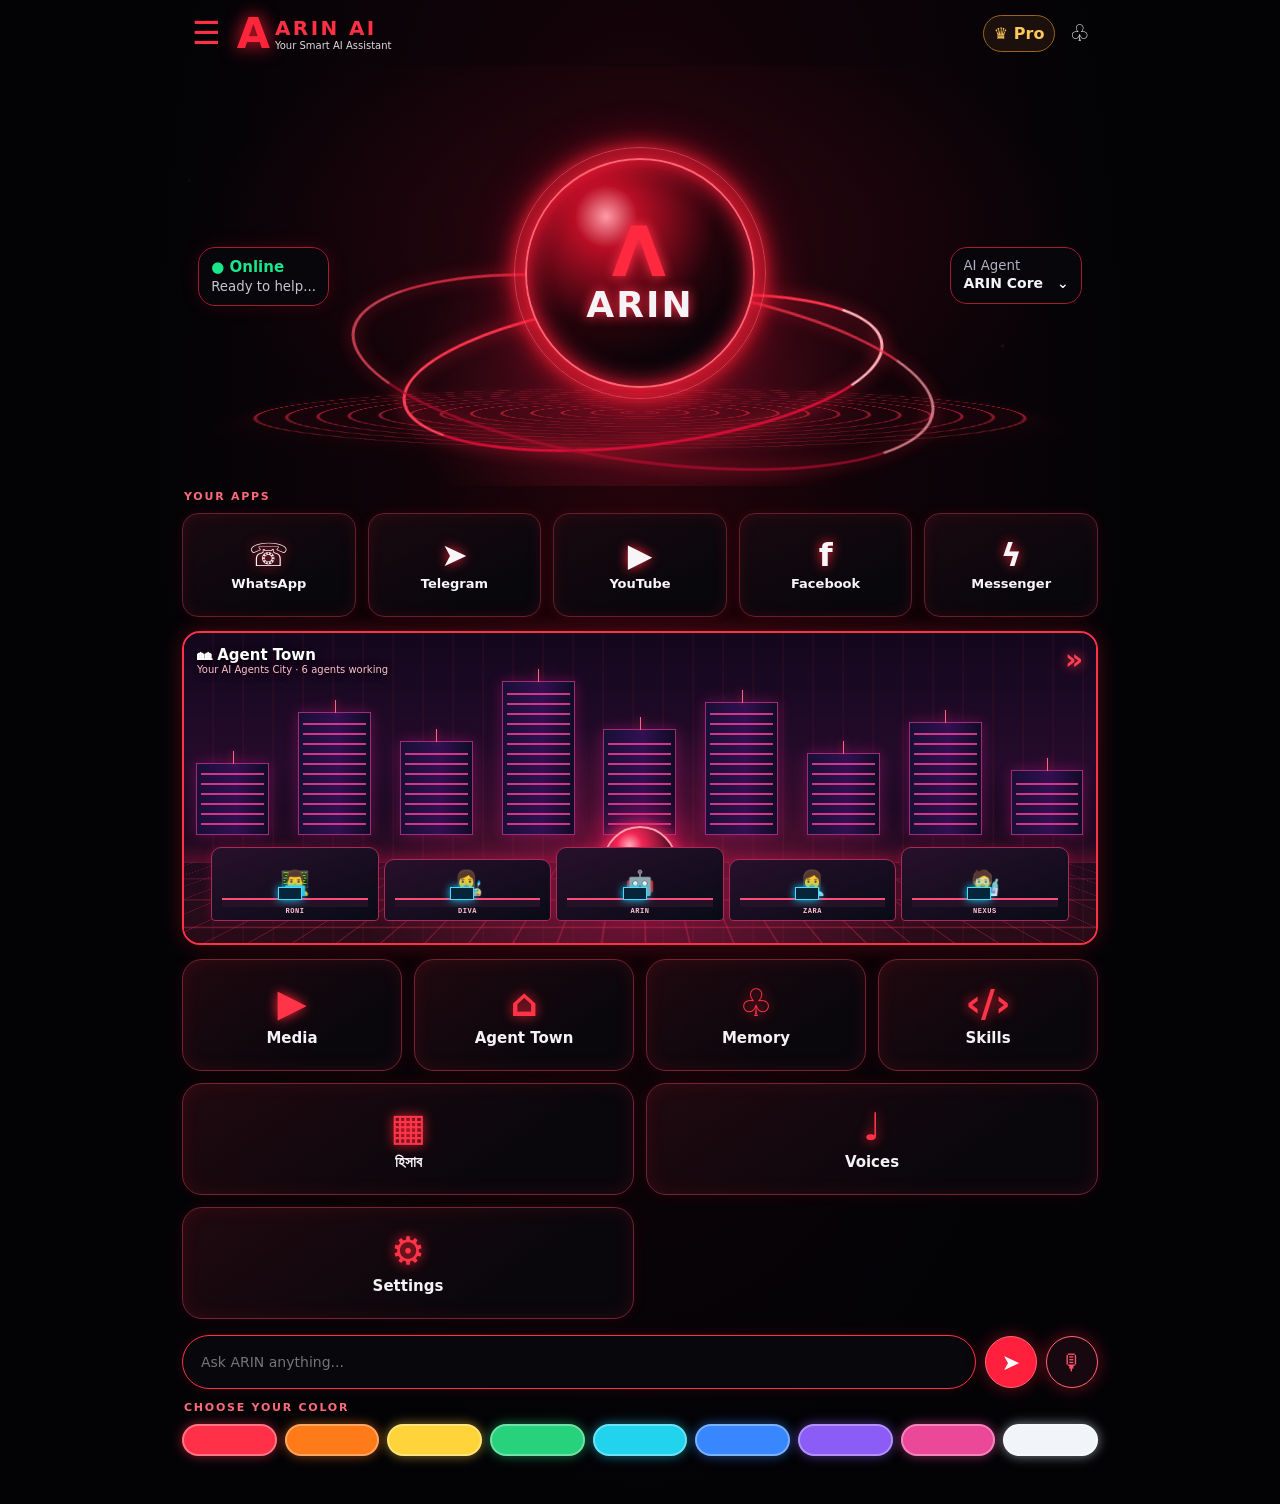
==== index.html @ 835a4252 "Fix mobile home view leaking Visual Hub section" ====
<!doctype html>
<html lang="bn"><head><meta charset="utf-8">
<meta name="viewport" content="width=device-width,initial-scale=1,viewport-fit=cover">
<meta name="theme-color" content="#03070d"><title>ARIN AI</title>
<style>
:root{--a:#22d3ee;--p:#07101a;--b:#12303d;--m:#8aa0b3}[data-t=crimson]{--a:#f43f5e}[data-t=emerald]{--a:#10b981}
*{box-sizing:border-box}body{margin:0;background:#03070d;color:#e6f1f7;font-family:system-ui,sans-serif;min-height:100vh;padding-bottom:70px}
.mono{font-family:ui-monospace,monospace;letter-spacing:.14em;font-weight:700}
button,input,textarea{font:inherit}button{cursor:pointer}
.btn{background:#08202b;color:var(--a);border:1px solid var(--a);border-radius:8px;padding:9px 14px}
input,textarea{width:100%;background:var(--p);border:1px solid #1d3a48;border-radius:8px;color:#e6f1f7;padding:11px}
#top{display:flex;justify-content:space-between;align-items:center;padding:14px 16px;border-bottom:1px solid var(--b);font-size:13px;color:var(--m)}
#top b{color:var(--a)}
#grid{display:grid;gap:12px;padding:12px;grid-template-columns:1fr}
.sec{border:1px solid var(--b);background:var(--p);border-radius:10px;padding:12px;display:none}
.ttl{color:var(--a);font-size:11px;margin-bottom:10px}
body[data-v=home] #s-home,body[data-v=chat] #s-chat,body[data-v=media] #s-media,body[data-v=world] #s-world,body[data-v=more] #s-more{display:block}
#nav{position:fixed;left:0;right:0;bottom:0;height:62px;background:var(--p);border-top:1px solid var(--b);display:flex;justify-content:space-around;align-items:center}
#nav button{background:none;border:0;color:var(--m);font-size:12px;padding:10px}
body[data-v=home] #nav [data-g=home],body[data-v=chat] #nav [data-g=chat],body[data-v=media] #nav [data-g=media],body[data-v=world] #nav [data-g=world],body[data-v=more] #nav [data-g=more]{color:var(--a)}
@media(min-width:900px){#grid{grid-template-columns:270px 1fr 300px;grid-template-areas:"w h c" "w u c" "m m m" "o o o"}
 .sec{display:block!important}#s-world{grid-area:w}#s-home{grid-area:h}#s-hub{grid-area:u}#s-chat{grid-area:c}#s-media{grid-area:m}#s-more{grid-area:o}#nav{display:none}body{padding-bottom:0}}
#hm{display:grid;grid-template-columns:104px 36px 1fr;align-items:center}
.tile{height:58px;margin:6px 0;border:1px solid;border-radius:8px;background:#0a1420;padding:9px 8px;cursor:pointer}
.tile i{display:block;font:700 9px ui-monospace,monospace;letter-spacing:.12em;font-style:normal}.tile span{font-size:11px;color:#9fb2c2}
#pn{border:1px solid var(--a);border-radius:10px;background:#06121b;text-align:center;padding:8px 4px}
.ring{stroke:var(--a)}#log{height:340px;overflow:auto;display:flex;flex-direction:column;gap:8px;font-size:14px}
.m{max-width:88%;padding:9px 12px;border-radius:12px;border:1px solid var(--b);background:#0a1420;white-space:pre-wrap}.u{align-self:flex-end;background:#0b2a36;border-color:var(--a)}
.tabs{display:flex;gap:14px;font-size:11px;margin-bottom:10px}.tabs button{background:none;border:0;color:var(--m)}.tabs .on{color:var(--a)}
.row{display:flex;gap:8px;margin-top:10px}.pr{border-top:1px solid var(--b);padding:9px 0;font-size:13px;cursor:pointer}.pr b{color:var(--a);font-family:ui-monospace,monospace}
#banner{display:none;background:var(--a);color:#001014;padding:10px;text-align:center;font-size:13px;cursor:pointer}
.globe{width:150px;height:150px;border-radius:50%;margin:8px auto 14px;background:radial-gradient(circle at 35% 30%,#2f7fb8,#0c2a4d 55%,#050f24);box-shadow:0 0 40px var(--a)}
img,video,canvas{max-width:100%;border-radius:8px}label.btn{display:inline-block}

#s-home{padding:0;overflow:hidden}body[data-v=home] #top{display:none}
.scene{position:relative;container-type:inline-size;aspect-ratio:1672/941;overflow:hidden;border-radius:10px;background:#050a1c url([data-uri]) center/100% 100% no-repeat}
.hs{position:absolute;background:none;border:0;padding:0;border-radius:1.2cqw;transition:box-shadow .25s,background .25s}
.hs:hover{background:#ffffff12;box-shadow:0 0 0 1px #67e8f988}.hs:focus-visible{outline:2px solid #fff}
.ag::after{content:"";position:absolute;inset:18% 8% 8%;border-radius:1cqw;background:radial-gradient(circle,var(--c),transparent 70%);mix-blend-mode:screen;opacity:0;animation:gl 3.4s ease-in-out infinite alternate;pointer-events:none}
@keyframes gl{from{opacity:.04}to{opacity:.3}}
.ag.on{box-shadow:0 0 0 2px var(--c),0 0 3cqw var(--c)}.ag.on::after{opacity:.4;animation:none}
.fx{position:absolute;pointer-events:none}
.gl{left:45.2%;top:37.2%;width:9.6%;aspect-ratio:1;border-radius:50%;background:radial-gradient(circle,#67e8f9aa,transparent 70%);mix-blend-mode:screen;animation:gp 2.6s ease-in-out infinite alternate}
@keyframes gp{from{opacity:.25;transform:scale(.9)}to{opacity:.95;transform:scale(1.25)}}
.rp{left:41%;top:52.6%;width:17.9%;aspect-ratio:3/1}
.rp i{position:absolute;inset:0;border:1px solid #67e8f9;border-radius:50%;box-shadow:0 0 1cqw #22d3ee;animation:rp 3.2s ease-out infinite}.rp i:nth-child(2){animation-delay:-1.07s}.rp i:nth-child(3){animation-delay:-2.14s}
@keyframes rp{from{transform:scale(.2);opacity:1}to{transform:scale(1);opacity:0}}
.st{width:.22cqw;aspect-ratio:1;border-radius:50%;background:#fff;box-shadow:0 0 .6cqw #bfe;animation:tw 3s ease-in-out infinite alternate}
@keyframes tw{from{opacity:.1}to{opacity:1}}
.dr{width:.5cqw;aspect-ratio:1;border-radius:50%;background:#fff;box-shadow:0 0 1cqw .3cqw #67e8f9,-2.5cqw 0 1.4cqw #22d3ee88;animation:dr 16s linear infinite}
@keyframes dr{from{left:17%}to{left:80%}}
.dt{width:.9cqw;aspect-ratio:1;border-radius:50%}.dt::before,.dt::after{content:"";position:absolute;inset:0;border-radius:50%;background:#22e07a}
.dt::after{animation:dp 1.8s ease-out infinite}@keyframes dp{from{transform:scale(1);opacity:.8}to{transform:scale(3);opacity:0}}
.eq{left:84%;top:92%;width:13.2%;height:4.9%;display:flex;align-items:end;gap:.15cqw;mix-blend-mode:screen}
.eq i{flex:1;height:100%;background:#22d3eeaa;border-radius:2px;transform-origin:bottom;animation:eq 1.2s ease-in-out infinite alternate}
@keyframes eq{from{transform:scaleY(.12)}to{transform:scaleY(1)}}
.pt{width:.35cqw;aspect-ratio:1;border-radius:50%;background:#9ef;box-shadow:0 0 .8cqw #67e8f9;animation:rs 6s linear infinite}
@keyframes rs{from{transform:translateY(0);opacity:0}15%{opacity:1}to{transform:translateY(-14cqw);opacity:0}}
.town-footer{display:flex;justify-content:space-between;align-items:center;gap:10px;padding:8px 12px;font-size:13px}.town-footer small{display:block;color:var(--m)}
.pulse-dot{display:inline-block;width:8px;height:8px;border-radius:50%;background:#22e07a;box-shadow:0 0 8px #22e07a}
@media(prefers-reduced-motion:reduce){#s-home *{animation:none!important}}

/* ARIN red neon home refresh */
body[data-v=home] #top{display:none}
body[data-v=home] #grid{display:block;padding:0;max-width:760px;margin:auto}
body[data-v=home] #s-home{display:block!important;padding:0;border:0;background:transparent;overflow:visible}
#arin-red-home{position:relative;min-height:calc(100vh - 66px);padding:14px 14px 28px;overflow:hidden;background:radial-gradient(ellipse at 50% 22%,#360711 0,transparent 43%),linear-gradient(180deg,#09070b,#030306 72%);color:#f6f3f7}
#arin-red-home:before{content:"";position:absolute;inset:0;pointer-events:none;opacity:.35;background:repeating-linear-gradient(115deg,transparent 0 56px,#8b142018 57px 58px,transparent 59px 112px)}
.ar-head{position:relative;z-index:2;display:flex;align-items:center;gap:10px;min-height:54px}
.ar-menu{border:0;background:none;color:#ff3448;font-size:30px;padding:4px 8px}
.ar-brand{display:flex;align-items:center;gap:8px;flex:1}.ar-mark{font-size:40px;font-weight:900;color:#ff263c;text-shadow:0 0 18px #ff1e39}
.ar-brand strong{display:block;font-size:21px;letter-spacing:.13em;color:#ff3045}.ar-brand small{display:block;font-size:10px;color:#ddd}
.ar-pro{border:1px solid #9b641d;background:#1b100c;color:#ffc65c;border-radius:24px;padding:8px 12px;font-weight:700}
.ar-bell{border:0;background:none;color:#eee;font-size:23px}
.ar-hero{position:relative;z-index:1;height:285px;display:flex;align-items:center;justify-content:center;margin:0 -3px}
.ar-orb-stage{position:relative;width:min(76vw,330px);height:245px;display:grid;place-items:center;isolation:isolate}
.ar-orb-stage:before,.ar-orb-stage:after{content:"";position:absolute;width:94%;height:38%;border:3px solid #ff3448;border-left-color:#ff9aa5;border-right-color:#7d1428;border-radius:50%;transform:rotate(-13deg);filter:drop-shadow(0 0 8px #ff243c);animation:ar-ring 8s linear infinite}
.ar-orb-stage:after{width:112%;height:48%;transform:rotate(12deg);border-color:#8d1b31 #ff4054 #9e1b30 #ff9aa3;opacity:.75;animation-duration:11s;animation-direction:reverse}
.ar-orb{position:relative;width:164px;height:164px;border-radius:50%;display:grid;place-items:center;background:radial-gradient(circle at 35% 25%,#ff9ba6 0,#b80e25 14%,#24040b 49%,#050408 72%);border:2px solid #ff6878;box-shadow:0 0 18px #ff253e,0 0 50px #d80c2b,inset 0 0 25px #ff1b3b;animation:ar-pulse 3.2s ease-in-out infinite}
.ar-orb:before{content:"";position:absolute;inset:-13px;border-radius:50%;border:1px solid #ff5267;box-shadow:0 0 20px #ff2638,inset 0 0 20px #ff2638;opacity:.7}
.ar-core{text-align:center;font-weight:900;font-size:29px;letter-spacing:.06em;text-shadow:0 0 12px #ff3048}.ar-core i{display:block;font-style:normal;color:#ff293f;font-size:55px;line-height:.9}
.ar-status{position:absolute;top:38%;left:0;border:1px solid #a21d32;border-radius:17px;padding:10px 12px;background:#09070cdd;box-shadow:0 0 18px #f21b3525}
.ar-status b{display:block;color:#19e78a;font-size:15px}.ar-status small{color:#c5c5d0}
.ar-agentpick{position:absolute;right:0;top:39%;border:1px solid #a21d32;border-radius:17px;padding:10px 12px;background:#09070cdd;color:#f3f3fa;text-align:left}
.ar-agentpick small{display:block;color:#aeb2c2}.ar-agentpick strong{font-size:14px}
.ar-social-title{position:relative;z-index:2;margin:0 2px 9px;color:#ff6b79;font-size:11px;font-weight:800;letter-spacing:.16em}
.ar-socials{position:relative;z-index:2;display:grid;grid-template-columns:repeat(5,minmax(0,1fr));gap:7px;margin-bottom:14px}
.ar-social{min-width:0;min-height:78px;text-decoration:none;color:#f7f5f8;border:1px solid #49202a;border-radius:15px;background:linear-gradient(145deg,#190b12,#08090f 70%);display:flex;flex-direction:column;align-items:center;justify-content:center;gap:5px;font-size:11px;font-weight:650;box-shadow:inset 0 1px 9px #ff263814}
.ar-social span{font-size:25px;line-height:1;text-shadow:0 0 12px #ff2638}
.ar-tools{position:relative;z-index:2;display:grid;grid-template-columns:repeat(4,minmax(0,1fr));gap:9px;margin:0 0 14px}
.ar-tool{min-height:88px;border:1px solid #54202a;border-radius:17px;background:linear-gradient(145deg,#190b12,#08090f 65%);color:#f5f2f5;display:flex;flex-direction:column;align-items:center;justify-content:center;gap:7px;box-shadow:inset 0 1px 10px #ff263814,0 0 12px #ff26380b;font-weight:600;font-size:12px}
.ar-tool .ar-ico{font-size:28px;color:#ff3448;text-shadow:0 0 12px #ff2438;line-height:1}
.ar-tool.wide{grid-column:span 2}
@keyframes ar-ring{to{rotate:360deg}}@keyframes ar-pulse{0%,100%{transform:scale(.97);filter:brightness(.95)}50%{transform:scale(1.035);filter:brightness(1.22)}}
body[data-v=home] #nav{background:#09080eee;border-top:1px solid #571421;box-shadow:0 -8px 25px #ff172522}
body[data-v=home] #nav button{color:#b8b7c2}
body[data-v=home] #nav [data-g=home]{color:#ff4054;text-shadow:0 0 12px #ff253b}
@media(max-width:380px){#arin-red-home{padding-left:10px;padding-right:10px}.ar-status,.ar-agentpick{padding:7px;font-size:11px}.ar-orb{width:140px;height:140px}.ar-tool{min-height:78px;font-size:11px}.ar-social{font-size:10px;min-height:70px}}
@media(prefers-reduced-motion:reduce){.ar-orb,.ar-orb-stage:before,.ar-orb-stage:after{animation:none!important}}

/* Full-bleed ARIN reference screen: isolate home from every legacy shell */
html:has(body[data-v="home"]),body[data-v="home"]{background:#030306!important;color:#f5f3f7!important}
body[data-v="home"]{padding:0!important;min-height:100svh;overflow-x:hidden}
body[data-v="home"] #banner,body[data-v="home"] #top{display:none!important}
body[data-v="home"] #grid{display:block!important;width:100%;max-width:none!important;margin:0!important;padding:0!important;gap:0!important}
body[data-v="home"] #s-home{display:block!important;width:100%;min-height:calc(100svh - 76px);padding:0!important;margin:0!important;border:0!important;border-radius:0!important;background:transparent!important;box-shadow:none!important;overflow:hidden}
body[data-v="home"] #s-world,body[data-v="home"] #s-hub,body[data-v="home"] #s-chat,body[data-v="home"] #s-media,body[data-v="home"] #s-more{display:none!important}
body[data-v="home"] #arin-red-home{width:100%;max-width:none;min-height:calc(100svh - 76px);margin:0;padding:env(safe-area-inset-top) 18px 20px;background:radial-gradient(ellipse at 50% 28%,#27040b 0,#100308 30%,#030306 70%)!important;border:0!important;border-radius:0!important;box-shadow:none!important}
body[data-v="home"] #arin-red-home:before{content:"";position:absolute;inset:0;pointer-events:none;opacity:.6;background:radial-gradient(circle at 4% 12%,#ff253522 0 1px,transparent 2px),radial-gradient(circle at 87% 23%,#ff253544 0 1px,transparent 2px),radial-gradient(circle at 22% 46%,#ff253533 0 1px,transparent 2px),radial-gradient(circle at 75% 61%,#ff253533 0 1px,transparent 2px)}
body[data-v="home"] .ar-head{min-height:66px;padding:5px 2px;gap:8px}
body[data-v="home"] .ar-menu{font-size:32px;color:#ff3048}
body[data-v="home"] .ar-brand{gap:5px}
body[data-v="home"] .ar-mark{font-size:43px}
body[data-v="home"] .ar-brand strong{font-size:20px;letter-spacing:.12em}
body[data-v="home"] .ar-brand small{font-size:10px}
body[data-v="home"] .ar-pro{white-space:nowrap;padding:8px 10px}
body[data-v="home"] .ar-hero{height:clamp(245px,37vh,370px);margin:0 -4px}
body[data-v="home"] .ar-orb-stage{width:min(78vw,390px);height:clamp(220px,32vh,330px)}
body[data-v="home"] .ar-orb{width:clamp(145px,25vw,220px);height:clamp(145px,25vw,220px)}
body[data-v="home"] .ar-core{font-size:clamp(25px,4vw,36px)}
body[data-v="home"] .ar-core i{font-size:clamp(48px,7vw,70px)}
body[data-v="home"] .ar-status{left:0;top:39%;z-index:2}
body[data-v="home"] .ar-agentpick{right:0;top:39%;z-index:2}
body[data-v="home"] .ar-social-title{font-size:11px;margin:4px 2px 10px}
body[data-v="home"] .ar-socials{grid-template-columns:repeat(5,minmax(0,1fr));gap:7px;margin-bottom:14px}
body[data-v="home"] .ar-social{min-height:clamp(74px,11vw,104px);border-radius:16px;border-color:#3e2029;background:linear-gradient(155deg,#190910,#08070c 75%);font-size:clamp(9px,2.5vw,13px)}
body[data-v="home"] .ar-social span{font-size:clamp(22px,5vw,32px)}
body[data-v="home"] .ar-tools{gap:9px;margin-bottom:16px}
body[data-v="home"] .ar-tool{min-height:clamp(82px,12vw,112px);border-radius:20px;border-color:#63202d;background:linear-gradient(145deg,#200910,#09070c 72%);font-size:clamp(11px,2.7vw,15px);box-shadow:inset 0 1px 14px #ff26381a,0 0 16px #ff26380c}
body[data-v="home"] .ar-tool .ar-ico{font-size:clamp(26px,5vw,38px)}
body[data-v="home"] #nav{height:76px;padding:5px 4px calc(5px + env(safe-area-inset-bottom));background:linear-gradient(180deg,#0c080d,#050407)!important;border-top:1px solid #6b1729!important;box-shadow:0 -8px 28px #ff17301c!important;z-index:20}
body[data-v="home"] #nav button{flex:1;height:100%;display:flex;flex-direction:column;align-items:center;justify-content:center;gap:3px;color:#a9a6b4!important;font-size:11px;padding:3px 1px}
body[data-v="home"] #nav button:before{font-size:22px;line-height:1.1}
body[data-v="home"] #nav [data-g="home"]:before{content:"⌂"}
body[data-v="home"] #nav [data-g="chat"]:before{content:"▦"}
body[data-v="home"] #nav [data-g="media"]:before{content:"◷"}
body[data-v="home"] #nav [data-g="world"]:before{content:"☆"}
body[data-v="home"] #nav [data-g="more"]:before{content:"♙"}
body[data-v="home"] #nav [data-g="home"]{color:#ff4054!important;text-shadow:0 0 12px #ff253b}
@media(min-width:700px){body[data-v="home"] #arin-red-home{padding-left:max(28px,calc((100vw - 900px)/2));padding-right:max(28px,calc((100vw - 900px)/2))}body[data-v="home"] .ar-hero{height:350px}body[data-v="home"] .ar-socials,body[data-v="home"] .ar-tools{gap:14px}}
@media(max-width:390px){body[data-v="home"] #arin-red-home{padding-left:12px;padding-right:12px}body[data-v="home"] .ar-status,body[data-v="home"] .ar-agentpick{padding:7px 8px}body[data-v="home"] .ar-status small{font-size:10px}body[data-v="home"] .ar-agentpick strong{font-size:11px}body[data-v="home"] .ar-social{min-height:68px}body[data-v="home"] .ar-tool{min-height:76px}}
@media(prefers-reduced-motion:reduce){body[data-v="home"] .ar-orb,body[data-v="home"] .ar-orb-stage:before,body[data-v="home"] .ar-orb-stage:after{animation:none!important}}

/* Reference-home additions: nine accent choices and a separate animated agent town */
.ar-palette-wrap{position:relative;z-index:2;margin:4px 0 18px}
.ar-palette{display:grid;grid-template-columns:repeat(9,minmax(0,1fr));gap:8px}
.ar-swatch{height:32px;border-radius:20px;border:2px solid #ffffff55;background:var(--sw);box-shadow:0 0 12px color-mix(in srgb,var(--sw),transparent 45%)}
.ar-swatch:focus-visible{outline:2px solid white;outline-offset:3px}
#arin-town-view{position:relative;z-index:3;padding:8px 0 22px}
#arin-town-view[hidden]{display:none!important}
.town-toolbar{display:flex;align-items:center;justify-content:space-between;gap:8px;color:#fff;font-size:12px;letter-spacing:.1em}
.town-toolbar span{color:#45e7a0;font-size:9px}
.ar-back{border:1px solid #873043;background:#14070d;color:#fff;border-radius:12px;padding:9px 12px}
.town-intro{color:#c8c2cb;font-size:12px}
.town-floor{display:grid;grid-template-columns:repeat(2,minmax(0,1fr));gap:12px;padding:12px;border:1px solid #57202c;border-radius:18px;background:radial-gradient(ellipse at 50% 0,#35101a,#09070c 75%);box-shadow:inset 0 0 35px #ff24351c}
.town-agent{min-width:0;position:relative;text-align:center;padding:10px 6px 12px;border:1px solid #54212c;border-radius:14px;background:linear-gradient(160deg,#1a0b12,#08080d);overflow:hidden}
.agent-name{color:#ff5368;font-weight:800;letter-spacing:.12em;font-size:12px}
.agent-name small{display:block;color:#aaa5b1;font-size:9px;font-weight:500;letter-spacing:0}
.agent-avatar{position:relative;width:78px;height:76px;margin:8px auto 0;display:grid;place-items:center;font-size:44px;animation:agent-work 2.4s ease-in-out infinite;filter:drop-shadow(0 0 10px #ff344855)}
@keyframes agent-work{0%,100%{transform:translateY(0) rotate(-2deg)}50%{transform:translateY(-5px) rotate(2deg)}}
.talk-dots{position:absolute;right:-3px;top:0;display:none;gap:3px;padding:5px 7px;border:1px solid #ff5269;border-radius:12px;background:#18060d}
.talk-dots b{width:4px;height:4px;border-radius:50%;background:#ff7182;animation:talk-dot .7s ease-in-out infinite alternate}
.talk-dots b:nth-child(2){animation-delay:.18s}.talk-dots b:nth-child(3){animation-delay:.36s}
@keyframes talk-dot{to{transform:translateY(-4px);opacity:.35}}
.town-agent.talking .talk-dots{display:flex}
.town-agent.talking .agent-avatar{animation:agent-talk .45s ease-in-out infinite alternate}
@keyframes agent-talk{to{transform:translateY(-5px) scale(1.06)}}
.agent-desk{height:29px;margin:0 auto 9px;max-width:125px;display:flex;align-items:center;justify-content:space-around;border-top:5px solid #752638;border-radius:4px;background:linear-gradient(#2a111b,#100a10);color:#e7a3ad;font-size:13px}
.pc-screen{padding:3px 6px;border:1px solid #ff5368;border-radius:3px;background:#07141a;color:#62f5d0;font:700 7px monospace;box-shadow:0 0 9px #22d3ee55}
.town-agent>button{border:1px solid #a52a41;border-radius:10px;background:#210a12;color:#fff;padding:7px 8px;font-size:10px}
#arin-red-home[data-hue] .ar-hero{filter:hue-rotate(var(--arin-hue))}
#arin-red-home[data-hue] .ar-socials,#arin-red-home[data-hue] .ar-tools,#arin-red-home[data-hue] .ar-palette-wrap{filter:hue-rotate(var(--arin-hue))}
@media(min-width:600px){.town-floor{grid-template-columns:repeat(3,minmax(0,1fr))}}
@media(prefers-reduced-motion:reduce){.agent-avatar,.talk-dots b{animation:none!important}}


/* Agent Town feature banner + home quick chat */
.ar-town-preview{position:relative;z-index:2;display:block;width:100%;margin:2px 0 14px;padding:0;overflow:hidden;text-align:left;color:#fff;border:1.5px solid #ff3048;border-radius:18px;background:#09050c;box-shadow:0 0 18px #ff203522,inset 0 0 24px #ff20351a}
.ar-town-preview:focus-visible{outline:2px solid #fff;outline-offset:3px}
.ar-town-head{position:absolute;z-index:4;left:13px;right:13px;top:10px;display:flex;align-items:center;justify-content:space-between;text-shadow:0 1px 8px #000}
.ar-town-head strong{font-size:15px;color:#fff}.ar-town-head small{display:block;font-size:10px;color:#ffc1ca}.ar-town-arrow{font-size:28px;color:#ff4054;text-shadow:0 0 12px #ff3048}
.ar-town-city{height:clamp(190px,42vw,270px);position:relative;overflow:hidden;background:radial-gradient(ellipse at 50% 80%,#6d143b 0,transparent 45%),linear-gradient(180deg,#13071c 0%,#250b2c 42%,#080810 100%)}
.ar-town-city:before{content:"";position:absolute;inset:0;background:repeating-linear-gradient(90deg,transparent 0 28px,#ff40541a 29px 30px),linear-gradient(180deg,transparent 55%,#ff294b33);opacity:.7}
.ar-city-skyline{position:absolute;left:0;right:0;bottom:35%;height:55%;display:flex;align-items:end;justify-content:space-around;gap:4px}
.ar-city-skyline i{display:block;position:relative;width:8%;height:var(--h);border:1px solid #9e2d78;background:linear-gradient(90deg,#180f36,#321052 55%,#100b25);box-shadow:0 0 13px #e51c8c55}
.ar-city-skyline i:before{content:"";position:absolute;inset:9px 4px;background:repeating-linear-gradient(0deg,#ff3e9b 0 2px,transparent 2px 10px);opacity:.8}
.ar-city-skyline i:after{content:"";position:absolute;left:50%;top:-13px;height:13px;border-left:1px solid #ff638e;box-shadow:0 0 8px #ff3048}
.ar-town-floor{position:absolute;left:-8%;right:-8%;bottom:-28%;height:54%;transform:perspective(180px) rotateX(52deg);transform-origin:top;background-image:linear-gradient(#ff345a55 1px,transparent 1px),linear-gradient(90deg,#ff345a55 1px,transparent 1px);background-size:28px 24px;box-shadow:0 -8px 35px #ed175455}
.ar-town-reactor{position:absolute;left:50%;bottom:14%;transform:translateX(-50%);width:74px;height:74px;border-radius:50%;display:grid;place-items:center;background:radial-gradient(circle at 35% 25%,#ffb6c1,#f32655 18%,#29071d 68%);border:2px solid #ff9cac;color:#fff;font-weight:900;font-size:14px;box-shadow:0 0 14px #ff315f,0 0 38px #fa155e;animation:town-reactor-pulse 2s ease-in-out infinite}
@keyframes town-reactor-pulse{50%{transform:translateX(-50%) scale(1.09);box-shadow:0 0 24px #ff315f,0 0 58px #fa155e}}
.ar-mini-team{position:absolute;left:3%;right:3%;bottom:7%;display:grid;grid-template-columns:repeat(5,1fr);gap:5px;align-items:end}
.ar-mini-agent{position:relative;min-width:0;height:74px;border:1px solid #a72b59;border-radius:10px 10px 4px 4px;background:linear-gradient(160deg,#28102b,#090b17);display:flex;flex-direction:column;align-items:center;justify-content:flex-end;padding:3px 2px 5px;box-shadow:0 0 12px #ff1e5c30}
.ar-mini-agent:nth-child(even){height:62px}
.ar-mini-person{font-size:24px;line-height:1.1;animation:mini-work 1.8s ease-in-out infinite}
.ar-mini-agent:nth-child(2) .ar-mini-person{animation-delay:-.4s}.ar-mini-agent:nth-child(3) .ar-mini-person{animation-delay:-.8s}.ar-mini-agent:nth-child(4) .ar-mini-person{animation-delay:-1.2s}.ar-mini-agent:nth-child(5) .ar-mini-person{animation-delay:-1.5s}
@keyframes mini-work{0%,100%{transform:translateY(0) rotate(-3deg)}50%{transform:translateY(-4px) rotate(3deg)}}
.ar-mini-desk{width:90%;height:9px;margin-top:2px;border-top:2px solid #ff4c78;background:#241326;position:relative}
.ar-mini-desk:after{content:"";position:absolute;left:38%;top:-13px;width:22px;height:11px;border:1px solid #45dfff;background:#06253a;box-shadow:0 0 9px #19cfff}
.ar-mini-agent small{font:700 7px ui-monospace,monospace;color:#ffc4d1;letter-spacing:.08em}
.ar-home-chat{position:relative;z-index:3;display:flex;gap:9px;align-items:center;margin:6px 0 12px}
.ar-home-chat input{min-width:0;flex:1;height:54px;border:1.5px solid #ff3048;border-radius:28px;background:#08070c;color:#fff;padding:0 18px;font-size:14px;box-shadow:0 0 14px #ff203522}
.ar-home-chat button{flex:none;width:52px;height:52px;border:1px solid #ff6577;border-radius:50%;background:#ff203d;color:white;font-size:22px;box-shadow:0 0 18px #ff203d66}
.ar-home-chat button.voice{background:#170810;color:#ff536a}
@media(max-width:390px){.ar-town-city{height:190px}.ar-town-head strong{font-size:13px}.ar-mini-agent{height:65px}.ar-mini-agent:nth-child(even){height:56px}.ar-mini-person{font-size:20px}.ar-home-chat input{font-size:12px;padding:0 13px}.ar-home-chat button{width:46px;height:46px}}
@media(prefers-reduced-motion:reduce){.ar-town-reactor,.ar-mini-person{animation:none!important}}


/* Final home scene refinement: horizontal holographic platform like the supplied reference */
#arin-red-home{position:relative;isolation:isolate;overflow:hidden;background:radial-gradient(ellipse at 50% 29%,#25000b 0,#090207 47%,#030306 82%)}
#arin-red-home .ar-hero{height:clamp(310px,83vw,440px);margin:0 -12px 2px;overflow:hidden;background:radial-gradient(ellipse at 50% 77%,#7e1027a8 0,transparent 36%),radial-gradient(ellipse at 50% 40%,#2a0610 0,transparent 65%)}
#arin-red-home .ar-orb-stage{width:min(88vw,520px);height:100%;transform:translateY(-3px)}
#arin-red-home .ar-orb-stage:before{width:92%;height:34%;top:56%;left:4%;transform:rotate(-7deg);border-width:3px;border-color:#ff334d #ffb0b9 #d30e36 #ff4058;animation:ar-ring 7s linear infinite}
#arin-red-home .ar-orb-stage:after{width:112%;height:42%;top:52%;left:-6%;transform:rotate(8deg);border-width:3px;border-color:#ff354f #ff9ba8 #b50d32 #ff5269;animation:ar-ring 10s linear infinite reverse}
#arin-red-home .ar-orb{width:clamp(176px,49vw,230px);height:clamp(176px,49vw,230px);z-index:2}
#arin-red-home .ar-hero:after{content:"";position:absolute;z-index:0;left:8%;right:8%;bottom:4%;height:27%;border-radius:50%;background:repeating-radial-gradient(ellipse at center,transparent 0 16px,#ff304b88 17px 19px,transparent 20px 30px);filter:drop-shadow(0 0 10px #ff173c);transform:perspective(240px) rotateX(58deg);pointer-events:none}
#arin-red-home .ar-orb-stage{z-index:1}
#arin-red-home .ar-status,#arin-red-home .ar-agentpick{z-index:4;top:43%}
#arin-red-home .ar-status{left:3%}
#arin-red-home .ar-agentpick{right:3%}
#arin-red-home .ar-social{border-color:#63202d;box-shadow:0 0 12px #ff20351c,inset 0 0 15px #ff20351c}
#arin-red-home .ar-town-preview{border-width:2px;box-shadow:0 0 22px #ff203544,inset 0 0 24px #ff20351a}
#arin-red-home .ar-town-city{height:clamp(205px,52vw,310px)}
#arin-red-home .ar-tools .ar-tool{border-color:#762334;box-shadow:0 0 14px #ff20351b,inset 0 0 18px #ff20351c}
@media(min-width:700px){#arin-red-home .ar-hero{height:420px}#arin-red-home .ar-orb{width:230px;height:230px}}
@media(prefers-reduced-motion:reduce){#arin-red-home .ar-orb-stage:before,#arin-red-home .ar-orb-stage:after{animation:none!important}}


/* ARIN home polish: consistent spacing, touch targets and safe-area handling */
body[data-v="home"] #arin-red-home{min-height:calc(100svh - 62px);padding-bottom:max(22px,env(safe-area-inset-bottom))}
body[data-v="home"] .ar-head{position:relative}
body[data-v="home"] .ar-hero{isolation:isolate}
body[data-v="home"] .ar-status,body[data-v="home"] .ar-agentpick{max-width:34%;backdrop-filter:blur(10px)}
body[data-v="home"] .ar-socials{grid-template-columns:repeat(5,minmax(0,1fr))}
body[data-v="home"] .ar-social,body[data-v="home"] .ar-tool{min-width:0;overflow-wrap:anywhere}
body[data-v="home"] .ar-town-preview,body[data-v="home"] .ar-home-chat{margin-top:12px}
body[data-v="home"] .ar-palette-wrap{padding-bottom:8px}
body[data-v="home"] #nav{padding-bottom:env(safe-area-inset-bottom);height:calc(62px + env(safe-area-inset-bottom))}
body[data-v="home"] #nav button{min-width:0;min-height:48px;touch-action:manipulation}
@media(max-width:420px){
 body[data-v="home"] .ar-head{gap:5px}
 body[data-v="home"] .ar-brand strong{font-size:18px}
 body[data-v="home"] .ar-pro{padding:7px 9px;font-size:12px}
 body[data-v="home"] .ar-bell{font-size:20px;padding:5px}
 body[data-v="home"] .ar-socials{gap:5px}
 body[data-v="home"] .ar-social{border-radius:12px;padding:6px 2px}
 body[data-v="home"] .ar-social span{font-size:22px}
 body[data-v="home"] .ar-tools{gap:7px}
 body[data-v="home"] .ar-tool{border-radius:14px}
}
@media(min-width:700px){
 body[data-v="home"] #arin-red-home{max-width:980px;margin-inline:auto;padding-inline:32px}
 body[data-v="home"] .ar-socials{gap:12px}
 body[data-v="home"] .ar-tools{gap:12px}
}
@media(prefers-reduced-motion:reduce){
 body[data-v="home"] *,body[data-v="home"] *:before,body[data-v="home"] *:after{scroll-behavior:auto!important;animation-duration:.01ms!important;animation-iteration-count:1!important;transition-duration:.01ms!important}
}

</style></head><body data-v="home">
<div id="banner"></div>
<div id="top"><b class="mono">ARIM AI</b><span id="ver"></span></div>
<div id="grid">
<section class="sec" id="s-world"><div class="ttl mono">● SAT-LINK FEED</div><div class="globe"></div><div class="ttl mono">TODAY HEADLINES <button class="tabs" style="background:none;border:0;color:var(--m)" onclick="news()">↻</button></div><div id="news"></div></section>

<section class="sec" id="s-home">
<div id="arin-red-home">
<header class="ar-head">
<button class="ar-menu" aria-label="Open menu" onclick="go('more')">☰</button>
<div class="ar-brand"><span class="ar-mark">A</span><div><strong>ARIN AI</strong><small>Your Smart AI Assistant</small></div></div>
<button class="ar-pro" onclick="go('more')">♛ Pro</button><button class="ar-bell" aria-label="Notifications" onclick="go('more')">♧</button>
</header>
<div class="ar-hero">
<div class="ar-status"><b id="st">● Online</b><small>Ready to help...</small></div>
<div class="ar-orb-stage"><div class="ar-orb"><div class="ar-core"><i>Λ</i>ARIN</div></div></div>
<button class="ar-agentpick" onclick="go('chat');tab('a')"><small>AI Agent</small><strong>ARIN Core　⌄</strong></button>
</div>
<div class="ar-social-title">YOUR APPS</div>
<div class="ar-socials">
<a class="ar-social" href="https://web.whatsapp.com/" target="_blank" rel="noopener"><span>☏</span>WhatsApp</a>
<a class="ar-social" href="https://web.telegram.org/" target="_blank" rel="noopener"><span>➤</span>Telegram</a>
<a class="ar-social" href="https://m.youtube.com/" target="_blank" rel="noopener"><span>▶</span>YouTube</a>
<a class="ar-social" href="https://m.facebook.com/" target="_blank" rel="noopener"><span>f</span>Facebook</a>
<a class="ar-social" href="https://www.messenger.com/" target="_blank" rel="noopener"><span>ϟ</span>Messenger</a>
</div>
<button class="ar-town-preview" type="button" onclick="openTown()" aria-label="Open Agent Town">
 <div class="ar-town-head"><span><strong>🏘 Agent Town</strong><small>Your AI Agents City · 6 agents working</small></span><b class="ar-town-arrow">»</b></div>
 <div class="ar-town-city">
  <div class="ar-city-skyline"><i style="--h:42%"></i><i style="--h:72%"></i><i style="--h:55%"></i><i style="--h:90%"></i><i style="--h:62%"></i><i style="--h:78%"></i><i style="--h:48%"></i><i style="--h:66%"></i><i style="--h:38%"></i></div>
  <div class="ar-town-floor"></div><div class="ar-town-reactor">ARIN</div>
  <div class="ar-mini-team">
   <div class="ar-mini-agent"><span class="ar-mini-person">👨‍💻</span><span class="ar-mini-desk"></span><small>RONI</small></div>
   <div class="ar-mini-agent"><span class="ar-mini-person">👩‍🎨</span><span class="ar-mini-desk"></span><small>DIVA</small></div>
   <div class="ar-mini-agent"><span class="ar-mini-person">🤖</span><span class="ar-mini-desk"></span><small>ARIN</small></div>
   <div class="ar-mini-agent"><span class="ar-mini-person">👩‍💼</span><span class="ar-mini-desk"></span><small>ZARA</small></div>
   <div class="ar-mini-agent"><span class="ar-mini-person">🧑‍🔬</span><span class="ar-mini-desk"></span><small>NEXUS</small></div>
  </div>
 </div>
</button>
<div class="ar-tools">
<button class="ar-tool" onclick="go('media')"><span class="ar-ico">▶</span>Media</button>
<button class="ar-tool" onclick="openTown()"><span class="ar-ico">⌂</span>Agent Town</button>
<button class="ar-tool" onclick="go('more')"><span class="ar-ico">♧</span>Memory</button>
<button class="ar-tool" onclick="go('more')"><span class="ar-ico">‹/›</span>Skills</button>
<button class="ar-tool wide" onclick="go('more')"><span class="ar-ico">▦</span>হিসাব</button>
<button class="ar-tool wide" onclick="go('chat');tab('v')"><span class="ar-ico">♩</span>Voices</button>
<button class="ar-tool wide" onclick="go('more')"><span class="ar-ico">⚙</span>Settings</button>
</div>
<div class="ar-home-chat">
 <input id="home-ask" type="text" placeholder="Ask ARIN anything..." aria-label="Ask ARIN anything" onkeydown="if(event.key==='Enter'){event.preventDefault();sendHomeAsk()}">
 <button type="button" aria-label="Send message" onclick="sendHomeAsk()">➤</button>
 <button type="button" class="voice" aria-label="Voice input" onclick="mic()">🎙</button>
</div>
<div class="ar-palette-wrap">
  <div class="ar-social-title">CHOOSE YOUR COLOR</div>
  <div class="ar-palette" aria-label="Choose interface color">
    <button class="ar-swatch" style="--sw:#ff3048" aria-label="Red" onclick="chooseColor('#ff3048')"></button>
    <button class="ar-swatch" style="--sw:#ff7a18" aria-label="Orange" onclick="chooseColor('#ff7a18')"></button>
    <button class="ar-swatch" style="--sw:#ffd43b" aria-label="Gold" onclick="chooseColor('#ffd43b')"></button>
    <button class="ar-swatch" style="--sw:#28d17c" aria-label="Green" onclick="chooseColor('#28d17c')"></button>
    <button class="ar-swatch" style="--sw:#22d3ee" aria-label="Cyan" onclick="chooseColor('#22d3ee')"></button>
    <button class="ar-swatch" style="--sw:#3987ff" aria-label="Blue" onclick="chooseColor('#3987ff')"></button>
    <button class="ar-swatch" style="--sw:#8b5cf6" aria-label="Purple" onclick="chooseColor('#8b5cf6')"></button>
    <button class="ar-swatch" style="--sw:#ec4899" aria-label="Pink" onclick="chooseColor('#ec4899')"></button>
    <button class="ar-swatch" style="--sw:#f1f5f9" aria-label="Silver" onclick="chooseColor('#f1f5f9')"></button>
  </div>
</div>
<div id="arin-town-view" hidden>
  <div class="town-toolbar"><button class="ar-back" onclick="closeTown()">← Home</button><strong>AGENT TOWN</strong><span>6 ACTIVE AGENTS</span></div>
  <p class="town-intro">এজেন্টদের কাজ দেখুন। কথা বলতে যেকোনো এজেন্ট নির্বাচন করুন।</p>
  <div class="town-floor">
    <div class="town-agent" data-agent="ARIN"><div class="agent-name">ARIN <small>Coordinator</small></div><div class="agent-avatar">🤖<i class="talk-dots"><b></b><b></b><b></b></i></div><div class="agent-desk"><span>▰</span><span class="pc-screen">AI</span><span>⌨</span></div><button onclick="selectTownAgent('ARIN')">Talk to ARIN</button></div>
    <div class="town-agent" data-agent="RONI"><div class="agent-name">RONI <small>Developer</small></div><div class="agent-avatar">👨‍💻<i class="talk-dots"><b></b><b></b><b></b></i></div><div class="agent-desk"><span>▰</span><span class="pc-screen">CODE</span><span>⌨</span></div><button onclick="selectTownAgent('RONI')">Talk to RONI</button></div>
    <div class="town-agent" data-agent="DIVA"><div class="agent-name">DIVA <small>Creative</small></div><div class="agent-avatar">👩‍🎨<i class="talk-dots"><b></b><b></b><b></b></i></div><div class="agent-desk"><span>▰</span><span class="pc-screen">ART</span><span>⌨</span></div><button onclick="selectTownAgent('DIVA')">Talk to DIVA</button></div>
    <div class="town-agent" data-agent="ZARA"><div class="agent-name">ZARA <small>Assistant</small></div><div class="agent-avatar">👩‍💼<i class="talk-dots"><b></b><b></b><b></b></i></div><div class="agent-desk"><span>▰</span><span class="pc-screen">PLAN</span><span>⌨</span></div><button onclick="selectTownAgent('ZARA')">Talk to ZARA</button></div>
    <div class="town-agent" data-agent="MAYA"><div class="agent-name">MAYA <small>Companion</small></div><div class="agent-avatar">👩‍🚀<i class="talk-dots"><b></b><b></b><b></b></i></div><div class="agent-desk"><span>▰</span><span class="pc-screen">CHAT</span><span>⌨</span></div><button onclick="selectTownAgent('MAYA')">Talk to MAYA</button></div>
    <div class="town-agent" data-agent="NEXUS"><div class="agent-name">NEXUS <small>Analyst</small></div><div class="agent-avatar">🧑‍🔬<i class="talk-dots"><b></b><b></b><b></b></i></div><div class="agent-desk"><span>▰</span><span class="pc-screen">DATA</span><span>⌨</span></div><button onclick="selectTownAgent('NEXUS')">Talk to NEXUS</button></div>
  </div>
</div>
</div></section>

<section class="sec" id="s-hub"><div class="ttl mono">● VISUAL HUB</div><div id="hubout" style="text-align:center;font-size:13px;color:var(--m)">What do you want to see? Tap one or type below.</div>
 <div class="pr" onclick="hub('rocket blueprint')"><b>01</b>&nbsp; Draw a rocket blueprint</div><div class="pr" onclick="hub('black hole bending light')"><b>02</b>&nbsp; Show how a black hole bends light</div><div class="pr" onclick="hub('fusion reactor inside')"><b>03</b>&nbsp; Look inside a fusion reactor</div><div class="pr" onclick="hub('crewed mission to Mars')"><b>04</b>&nbsp; Plan a crewed mission to Mars</div>
 <div class="row"><input id="hq" placeholder="Describe what to draw..."><button class="btn" onclick="hub($('hq').value)">Draw</button></div></section>

<section class="sec" id="s-chat"><div class="tabs mono"><button class="on" id="tv" onclick="tab('v')">VOICE</button><button id="ta" onclick="tab('a')">AGENT</button><button id="tn" onclick="tab('n')">NOTES</button></div>
 <div id="pv"><div id="log"></div><div class="row"><button class="btn" aria-label="Attach photo or video" onclick="go('media')">📎</button><input id="t" placeholder="Type to ARIM..." onkeydown="if(event.key==='Enter')send()"><button class="btn" aria-label="Send" onclick="send()">↑</button></div></div>
 <div id="pa" style="display:none;font-size:13px;color:var(--m)"><label for="arinAgentSelect">SELECT ACTIVE AGENT</label><select id="arinAgentSelect" onchange="setTownAgent(this.value)" style="width:100%;margin:10px 0;background:#071727;border:1px solid #1c7185;border-radius:8px;color:#8defff;padding:12px"><option value="ARIN">ARIN — Main intelligence</option><option value="RONI">RONI — Coding agent</option><option value="DIVA">DIVA — Creative agent</option><option value="ZARA">ZARA — Personal assistant</option><option value="MAYA">MAYA — Companion agent</option><option value="NEXUS">NEXUS — Analysis agent</option></select><p id="agentHint">The selected agent will answer in the shared team conversation.</p></div>
 <div id="pnote" style="display:none"><textarea id="nt" rows="12" placeholder="Your notes (saved on this device)" oninput="localStorage.nt=this.value"></textarea></div></section>

<section class="sec" id="s-media"><div class="ttl mono">PHOTO &amp; VIDEO STUDIO</div>
 <label class="btn">Choose photo<input id="pf" type="file" accept="image/*" hidden></label> <label class="btn">Choose video<input id="vf" type="file" accept="video/*" hidden></label>
 <div id="ed" style="display:none;margin-top:12px"><canvas id="cv"></canvas>
  <div style="font-size:12px;color:var(--m)">Brightness</div><input type="range" id="br" min="40" max="180" value="100" oninput="draw()">
  <div style="font-size:12px;color:var(--m)">Contrast</div><input type="range" id="co" min="40" max="180" value="100" oninput="draw()">
  <div style="font-size:12px;color:var(--m)">Color</div><input type="range" id="sa" min="0" max="200" value="100" oninput="draw()">
  <input id="tx" placeholder="Add text on photo" oninput="draw()" style="margin-top:8px">
  <div class="row"><button class="btn" onclick="rot++;draw()">Rotate</button><button class="btn" onclick="flip=!flip;draw()">Flip</button><button class="btn" onclick="gray=!gray;draw()">B&amp;W</button><button class="btn" onclick="save()">Save</button></div></div>
 <div id="ve" style="display:none;margin-top:12px"><video id="vp" controls></video>
  <div class="row"><input id="vs" type="number" min="0" step="0.1" placeholder="Start sec"><input id="ve2" type="number" min="0" step="0.1" placeholder="End sec"></div>
  <div class="row"><label><input id="vm" type="checkbox" style="width:auto"> Mute</label><button class="btn" id="vb" onclick="trim()">Trim video</button></div>
  <video id="vo" controls style="display:none;margin-top:10px"></video><a id="vd" class="btn" style="display:none;margin-top:10px" download="arim-video.mp4">Download</a></div></section>

<section class="sec" id="s-more"><div class="ttl mono">SETTINGS</div>
 <div class="row"><button class="btn" onclick="theme('')">Cyan</button><button class="btn" onclick="theme('crimson')">Crimson</button><button class="btn" onclick="theme('emerald')">Emerald</button><button class="btn" onclick="lang()" id="lg">BN</button></div>
 <div class="ttl mono" style="margin-top:16px">MEMORY <span id="mc"></span></div><div class="row"><input id="memory-input" maxlength="2000" placeholder="Save a memory... / মনে রাখো ..."><button class="btn" type="button" onclick="saveMemory()">Save</button></div><div id="mem" style="font-size:13px"></div>
 <div class="row"><button class="btn" onclick="admin()">Admin update</button></div></section>
</div>
<nav id="nav"><button data-g="home" onclick="go('home')">Home</button><button data-g="chat" onclick="go('chat')">Tools</button><button data-g="media" onclick="go('media')">History</button><button data-g="world" onclick="go('world')">Favorites</button><button data-g="more" onclick="go('more')">Profile</button></nav>
<script>
const $=id=>document.getElementById(id);
// Escape untrusted text before inserting it into HTML templates.
function escapeHTML(value){return String(value??"").replaceAll("&","&amp;").replaceAll("<","&lt;").replaceAll(">","&gt;").replaceAll('"',"&quot;").replaceAll("'","&#39;");}
let activeAgent="ARIN";function setTownAgent(name){activeAgent=name;const s=$("arinAgentSelect");if(s&&s.value!==name)s.value=name;const hint=$("agentHint");if(hint)hint.textContent=name+" is selected. Your next message will be answered by "+name+".";const status=$("st");if(status)status.textContent=name+" SELECTED";}function selectTownAgent(name){setTownAgent(name);go("chat");tab("v");}let token=localStorage.t||"",msgs=[],L=localStorage.l||"bn-BD",rec=null;
document.documentElement.dataset.t=localStorage.th||"";
async function api(p,o={}){o.headers={...(o.body&&typeof o.body==="string"?{"Content-Type":"application/json"}:{}),...(token?{Authorization:"Bearer "+token}:{}),...(o.headers||{})};
 const r=await fetch(p,o);if(r.status===401&&token&&p!=="/api/start"){localStorage.removeItem("t");token="";await init()}return r}
const J=async(p,o)=>{const r=await api(p,o);return r.json().catch(()=>({}))};

function chooseColor(hex){
 const hue=({ '#ff3048':'0deg','#ff7a18':'24deg','#ffd43b':'43deg','#28d17c':'125deg','#22d3ee':'174deg','#3987ff':'210deg','#8b5cf6':'265deg','#ec4899':'320deg','#f1f5f9':'0deg' })[hex]||'0deg';
 $('arin-red-home').style.setProperty('--arin-hue',hue);
 $('arin-red-home').setAttribute('data-hue','1');
 localStorage.setItem('arinAccent',hex);
 document.querySelectorAll('.ar-swatch').forEach(b=>b.style.outline=b.getAttribute('aria-label')===({ '#ff3048':'Red','#ff7a18':'Orange','#ffd43b':'Gold','#28d17c':'Green','#22d3ee':'Cyan','#3987ff':'Blue','#8b5cf6':'Purple','#ec4899':'Pink','#f1f5f9':'Silver' })[hex]?'2px solid white':'none');
}
function sendHomeAsk(){const el=$("home-ask");const value=el?el.value.trim():"";if(!value)return;el.value="";send(value)}
function openTown(){ $('arin-town-view').hidden=false;document.querySelector('.ar-social-title').scrollIntoView({block:'start',behavior:'smooth'});$('arin-town-view').scrollIntoView({block:'start',behavior:'smooth'}); }
function closeTown(){ $('arin-town-view').hidden=true;window.scrollTo({top:0,behavior:'smooth'}); }
function agentTalking(name,on){document.querySelectorAll('.town-agent').forEach(el=>el.classList.toggle('talking',on&&el.dataset.agent===name));}

if(localStorage.getItem("arinAccent"))chooseColor(localStorage.getItem("arinAccent"));
function go(v){document.body.dataset.v=v;window.scrollTo(0,0);if(v==="more")memory()}
function theme(t){localStorage.th=t;document.documentElement.dataset.t=t}
function lang(){L=L.startsWith("bn")?"en-US":"bn-BD";localStorage.l=L;$("lg").textContent=L.startsWith("bn")?"BN":"EN"}
function tab(k){$("pv").style.display=k==="v"?"block":"none";$("pa").style.display=k==="a"?"block":"none";$("pnote").style.display=k==="n"?"block":"none";
 ["v","a","n"].forEach(x=>$("t"+x).className=x===k?"on":"")}
function add(role,text){const d=document.createElement("div");d.className="m "+(role==="user"?"u":"");d.textContent=text;$("log").append(d);$("log").scrollTop=1e9}
async function send(text){
 text=(text||$("t").value).trim();if(!text)return;
 $("t").value="";go(innerWidth<900?"chat":document.body.dataset.v);add("user",text);
 msgs.push({role:"user",text});
 const status=$("st");if(status)status.textContent="● ARIM is thinking";
 agentTalking(activeAgent,true);
 try{
  const j=await J("/api/chat",{method:"POST",body:JSON.stringify({messages:msgs,agent:activeAgent})});
  const reply=j.reply||j.error||"The assistant could not respond. Please try again.";
  add("model",reply);
  msgs.push({role:"model",text:reply});
  if(status)status.textContent=j.reply?"● ARIM is ready":"● ARIM connection issue";
  if(j.reply){speak(reply);memory(true)}else agentTalking(activeAgent,false);
 }catch(error){
  add("model","সংযোগে সমস্যা হয়েছে। ইন্টারনেট/সার্ভার পরীক্ষা করে আবার চেষ্টা করুন।");
  if(status)status.textContent="● Connection error";
  agentTalking(activeAgent,false);
 }
}
function speak(t){if(!window.speechSynthesis){agentTalking(activeAgent,false);return}speechSynthesis.cancel();const u=new SpeechSynthesisUtterance(t);u.lang=L;
 u.onstart=()=>$("st").textContent="● ARIM is speaking";u.onend=()=>{$("st").textContent="● ARIM is ready";agentTalking(activeAgent,false)};u.onerror=()=>agentTalking(activeAgent,false);speechSynthesis.speak(u)}
function mic(){const S=window.SpeechRecognition||window.webkitSpeechRecognition;if(!S){alert("Use Chrome for voice");return}
 stopAll();rec=new S();rec.lang=L;$("st").textContent="● ARIM is listening";rec.onresult=e=>send(e.results[0][0].transcript);
 rec.onend=()=>{if($("st").textContent.includes("listening"))$("st").textContent="● ARIM is ready"};rec.start()}
function stopAll(){try{rec&&rec.abort()}catch(e){}if(window.speechSynthesis)speechSynthesis.cancel();$("st").textContent="● ARIM is ready"}
async function saveMemory(){const el=$("memory-input");const value=el?el.value.trim():"";if(!value)return;try{const j=await J("/api/memory",{method:"POST",body:JSON.stringify({text:value})});if(j.id){el.value="";await memory();}else alert(j.error||"Could not save memory.");}catch(e){alert("Memory could not be saved. Check your connection.");}}
async function memory(quiet){const j=await J("/api/memory");const n=(j.items||[]).length;$("mc").textContent=n+" saved";if(quiet)return;
 $("mem").innerHTML=(j.items||[]).map(i=>`<div style="padding:6px 0">${escapeHTML(i.text)} <button class="btn" style="padding:2px 8px" onclick="del(${i.id})">delete</button></div>`).join("")||"No memory yet. Say: remember ... / মনে রাখো ..."}
async function del(id){await api("/api/memory/"+id,{method:"DELETE"});memory()}
async function news(){const j=await J("/api/news");$("news").innerHTML=(j.items||[]).map((t,i)=>`<div class="pr"><b>0${i+1}</b>&nbsp; ${escapeHTML(t)}</div>`).join("")||"<div style='font-size:13px;color:var(--m)'>News unavailable right now.</div>"}
function hub(q){q=(q||"").trim();if(!q)return;$("hubout").innerHTML="Drawing...";const im=new Image();im.onload=()=>{$("hubout").innerHTML="";$("hubout").append(im)};
 im.onerror=()=>$("hubout").textContent="Could not draw this now. Try again.";im.src="https://gen.pollinations.ai/image/"+encodeURIComponent(q+", futuristic blueprint, dark background, cyan lines")}
let img=null,rot=0,flip=false,gray=false;
$("pf").onchange=e=>{const f=e.target.files[0];if(!f)return;img=new Image();img.onload=()=>{rot=0;flip=false;gray=false;$("ed").style.display="block";draw()};img.src=URL.createObjectURL(f)};
function draw(){if(!img)return;const c=$("cv"),w=img.width,h=img.height,r=rot%2;c.width=r?h:w;c.height=r?w:h;const x=c.getContext("2d");x.save();x.translate(c.width/2,c.height/2);x.rotate(rot*Math.PI/2);if(flip)x.scale(-1,1);
 x.filter=`brightness(${$("br").value}%) contrast(${$("co").value}%) saturate(${$("sa").value}%) grayscale(${gray?1:0})`;x.drawImage(img,-w/2,-h/2);x.restore();
 const t=$("tx").value;if(t){x.filter="none";x.font=`bold ${c.width/12}px sans-serif`;x.textAlign="center";x.lineWidth=c.width/150;x.strokeStyle="#000";x.fillStyle="#fff";x.strokeText(t,c.width/2,c.height*.93);x.fillText(t,c.width/2,c.height*.93)}}
function save(){$("cv").toBlob(b=>{const a=document.createElement("a");a.href=URL.createObjectURL(b);a.download="arim-photo.png";a.click()})}
let vfile=null;$("vf").onchange=e=>{vfile=e.target.files[0];if(!vfile)return;$("vp").src=URL.createObjectURL(vfile);$("ve").style.display="block";$("vo").style.display=$("vd").style.display="none"};
async function trim(){if(!vfile)return;const fd=new FormData();fd.append("file",vfile);fd.append("start",$("vs").value||0);fd.append("end",$("ve2").value||0);fd.append("mute",$("vm").checked?"1":"0");
 $("vb").textContent="Working...";const r=await api("/api/video/trim",{method:"POST",body:fd});$("vb").textContent="Trim video";
 if(!r.ok){const j=await r.json().catch(()=>({}));alert(j.error||"Failed");return}const u=URL.createObjectURL(await r.blob());$("vo").src=u;$("vd").href=u;$("vo").style.display=$("vd").style.display="block"}
async function checkVer(){const j=await J("/api/version");if(!j.version)return;$("ver").textContent="v"+j.version;const old=localStorage.v;
 if(!old)localStorage.v=j.version;else if(old!==j.version){const b=$("banner");b.style.display="block";b.textContent="New update: "+(j.notes||j.version)+" — tap to refresh";b.onclick=()=>{localStorage.v=j.version;location.reload()}}}
async function admin(){const k=prompt("Admin key");if(!k)return;const v=prompt("New version number");if(!v)return;const n=prompt("What is new? (shown to users)")||"";
 const j=await J("/api/admin/set",{method:"POST",headers:{"X-Admin-Key":k},body:JSON.stringify({version:v,notes:n})});alert(j.ok?"Update published":"Wrong admin key")}
async function init(){if(!token){const j=await J("/api/start",{method:"POST"});token=j.token||"";localStorage.t=token}
 $("lg").textContent=L.startsWith("bn")?"BN":"EN";$("nt").value=localStorage.nt||"";checkVer();memory(true);news()}
setInterval(()=>token&&checkVer(),60000);init();
</script><script>
(function(){
const W=1672,H=941,S=$("scene");
const C={ARIN:"#22d3ee",DIVA:"#d946ef",RONI:"#22c55e",ZARA:"#f59e0b",NEXUS:"#6366f1",MAYA:"#ec4899"};
if(!S)return; // This legacy town overlay is optional; avoid crashing when its scene container is absent.
const HS=[
["a:ARIN",420,195,670,370,"ARIN Research Agent"],["a:DIVA",1000,195,1235,370,"DIVA Creative Agent"],["a:RONI",190,345,520,520,"RONI Coding Agent"],["a:ZARA",1140,345,1390,510,"ZARA Assistant Agent"],["a:NEXUS",345,520,655,690,"NEXUS Analysis Agent"],["a:MAYA",1015,520,1310,690,"MAYA Companion Agent"],
["a:ARIN",720,90,950,560,"Agent Town tower"],["coffee",1330,620,1590,760,"Coffee shop"],
["go:home",5,150,130,240,"Home"],["go:chat",5,262,130,335,"Chat"],["go:world",5,462,130,535,"World"],["go:more",5,545,130,615,"Memory"],["go:more",5,622,130,695,"Settings"],["go:more",5,700,130,770,"More"],["go:more",30,20,145,100,"Menu"],["go:more",1375,15,1660,100,"Profile"],
["visit",1420,198,1640,252,"Visit Any Agent"],["coffee",1420,268,1640,322,"Have Coffee"],["explore",1420,335,1640,388,"Explore Building"],["arin",1420,398,1640,452,"Talk to ARIN"],["go:more",1420,462,1640,515,"View Profile"],
["tour",690,722,985,778,"Explore Agent Town"],
["go:home",410,840,600,920,"Home"],["go:chat",600,840,740,920,"Chat"],["arin",780,790,920,925,"ARIN"],["go:world",940,840,1110,920,"World"],["go:more",1110,840,1285,920,"More"]];
const p=(x,w)=>(x/w*100).toFixed(2)+"%";
let h="";
HS.forEach(a=>{const n=a[0].startsWith("a:")&&a[5].split(" ")[0]===a[0].slice(2)&&a[1]!==720?a[0].slice(2):"";
 h+=`<button class="hs${n?" ag":""}" ${n?`data-n="${n}" style="--c:${C[n]};`:'style="'}left:${p(a[1],W)};top:${p(a[2],H)};width:${p(a[3]-a[1],W)};height:${p(a[4]-a[2],H)}" data-a="${a[0]}" aria-label="${a[5]}"></button>`});
let fx=`<div class="fx gl"></div><div class="fx rp"><i></i><i></i><i></i></div><div class="fx dr" style="top:15%"></div><div class="fx dr" style="top:23%;animation-duration:24s;animation-delay:-10s"></div><div class="fx dt" style="left:42.2%;top:4.2%"></div><div class="fx dt" style="left:11.1%;top:23.3%"></div><div class="fx eq">`;
for(let i=0;i<30;i++)fx+=`<i style="animation-delay:${-(i*37%12)/10}s;animation-duration:${.8+(i*13%9)/10}s"></i>`;
fx+="</div>";
for(let i=0;i<36;i++)fx+=`<div class="fx st" style="left:${15+(i*53%68)}%;top:${2+(i*29%13)}%;animation-delay:${-(i*7%30)/10}s;animation-duration:${2+(i*11%30)/10}s"></div>`;
for(let i=0;i<12;i++)fx+=`<div class="fx pt" style="left:${42+(i*37%16)}%;top:${58+(i*11%8)}%;animation-delay:${-(i*5%60)/10}s"></div>`;
S.innerHTML=h+fx;
const o=setTownAgent;setTownAgent=n=>{o(n);document.querySelectorAll(".ag").forEach(b=>b.classList.toggle("on",b.dataset.n===n))};
const act=a=>{const [k,v]=a.split(":");
 if(k==="a")selectTownAgent(v);else if(k==="go")go(v);else if(a==="visit"){go("chat");tab("a")}
 else if(a==="coffee")$("st").textContent="☕ COFFEE BREAK IN AGENT TOWN";
 else if(a==="explore")setTownAgent(Object.keys(C)[Math.random()*6|0]);
 else if(a==="arin")selectTownAgent("ARIN");else if(a==="tour")tour()};
S.addEventListener("click",e=>{const b=e.target.closest(".hs");if(b)act(b.dataset.a)});
function tour(){let n=0;const k=Object.keys(C),t=setInterval(()=>{if(n>=6)return clearInterval(t);setTownAgent(k[n++])},800)}
})();
</script>
</body></html>
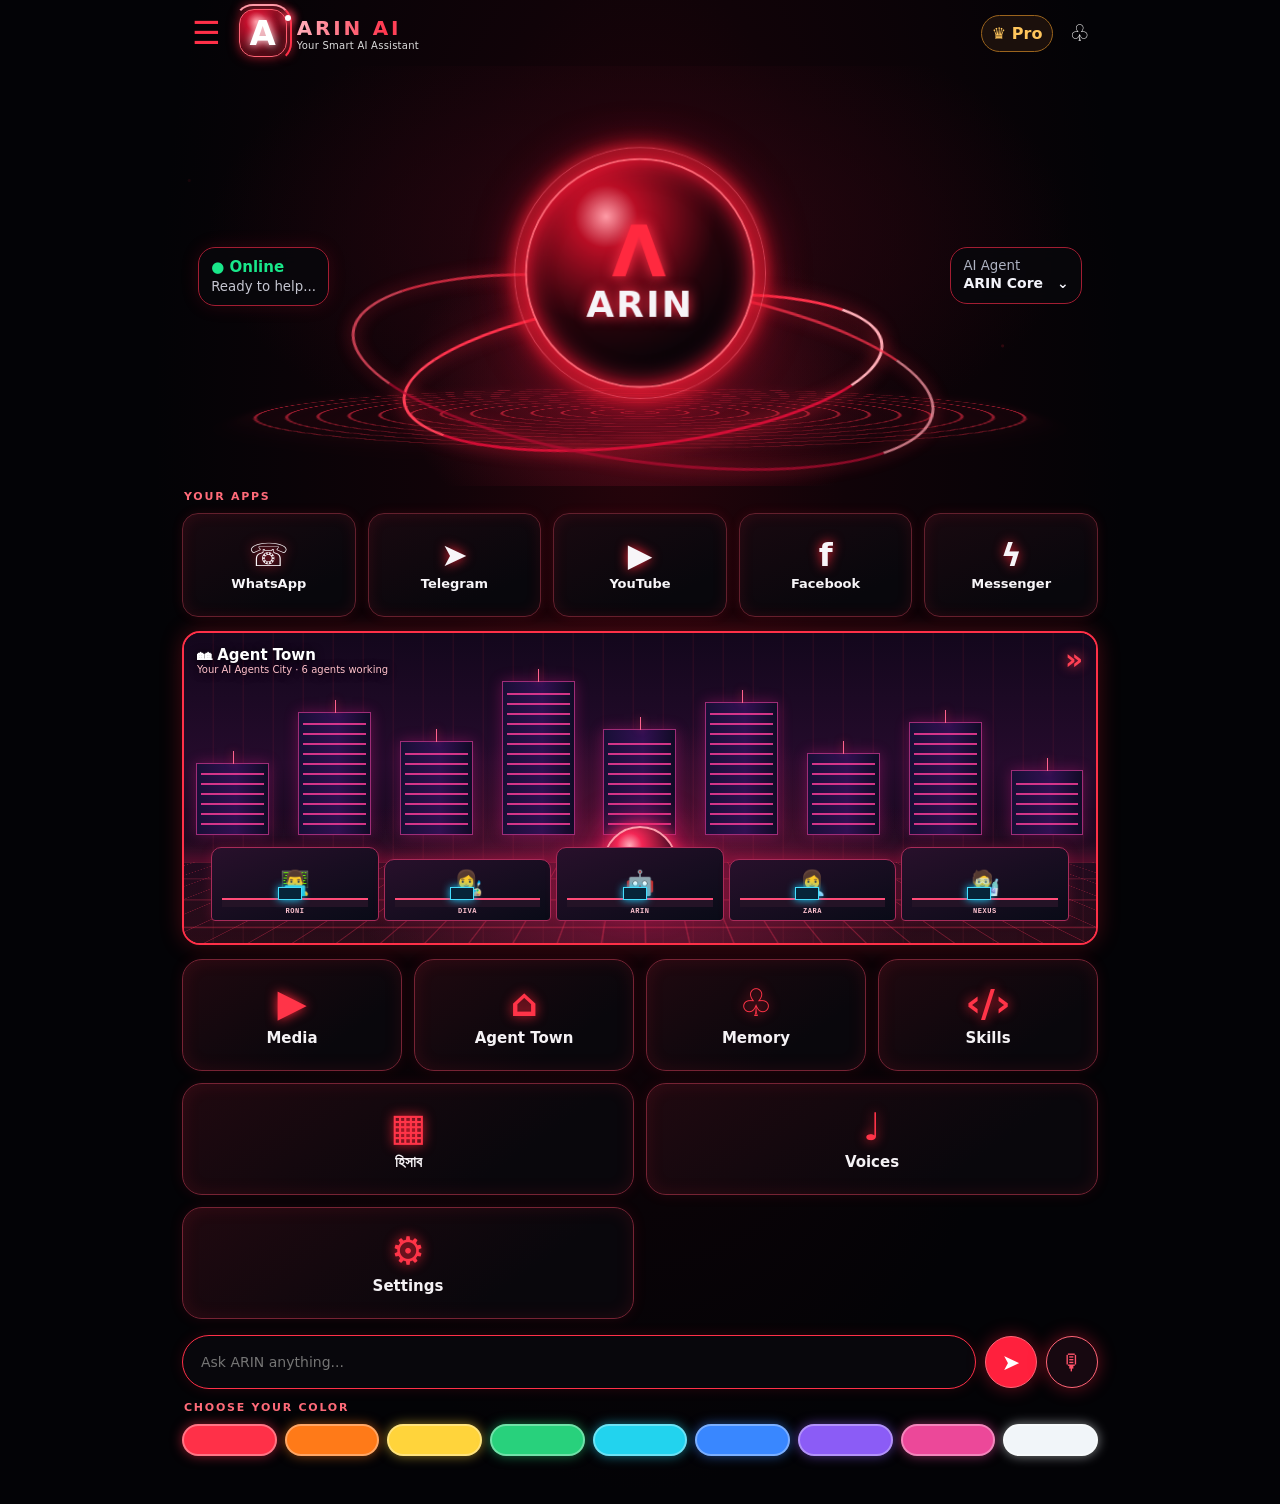
==== commit 33ba40d9: "Polish ARIN home screen with animated brand logo" ====
--- a/index.html
+++ b/index.html
@@ -256,6 +256,53 @@
  body[data-v="home"] *,body[data-v="home"] *:before,body[data-v="home"] *:after{scroll-behavior:auto!important;animation-duration:.01ms!important;animation-iteration-count:1!important;transition-duration:.01ms!important}
 }
 
+
+/* ARIN animated brand mark + responsive home-screen finish */
+body[data-v="home"] .ar-head{align-items:center;gap:10px}
+body[data-v="home"] .ar-brand{min-width:0;gap:10px}
+body[data-v="home"] .ar-mark{
+  position:relative;isolation:isolate;flex:0 0 48px;width:48px;height:48px;
+  display:grid;place-items:center;border:1px solid #ff6678;border-radius:15px;
+  background:radial-gradient(circle at 35% 25%,#ff9eaa 0,#b80d2b 22%,#26040c 68%,#08050a 100%);
+  color:#fff;font-size:34px;line-height:1;text-shadow:0 0 8px #fff,0 0 18px #ff263f;
+  box-shadow:0 0 12px #ff263f99,inset 0 0 14px #ff263f66;
+  animation:arin-logo-breathe 2.8s ease-in-out infinite;
+}
+body[data-v="home"] .ar-mark:before{
+  content:"";position:absolute;inset:-6px;border:2px solid transparent;border-top-color:#ff9aa7;
+  border-right-color:#ff3048;border-radius:19px;filter:drop-shadow(0 0 5px #ff3048);
+  animation:arin-logo-orbit 4s linear infinite;pointer-events:none;
+}
+body[data-v="home"] .ar-mark:after{
+  content:"";position:absolute;width:6px;height:6px;right:-5px;top:5px;border-radius:50%;
+  background:#fff;box-shadow:0 0 8px 3px #ff405b;animation:arin-logo-spark 1.8s ease-in-out infinite;
+}
+body[data-v="home"] .ar-brand strong{
+  display:block;letter-spacing:.14em;
+  background:linear-gradient(90deg,#ffb2bc 0%,#ff3048 35%,#fff0f2 52%,#ff3048 72%,#ff9aa8 100%);
+  background-size:220% auto;-webkit-background-clip:text;background-clip:text;color:transparent;
+  animation:arin-wordmark-shine 5s linear infinite;
+}
+body[data-v="home"] .ar-brand small{letter-spacing:.025em}
+@keyframes arin-logo-breathe{0%,100%{transform:translateY(0) scale(.97);box-shadow:0 0 10px #ff263f77,inset 0 0 12px #ff263f55}50%{transform:translateY(-2px) scale(1.04);box-shadow:0 0 24px #ff263fcc,inset 0 0 20px #ff263f88}}
+@keyframes arin-logo-orbit{to{transform:rotate(360deg)}}
+@keyframes arin-logo-spark{0%,100%{opacity:.35;transform:scale(.7)}50%{opacity:1;transform:scale(1.25)}}
+@keyframes arin-wordmark-shine{to{background-position:220% center}}
+body[data-v="home"] .ar-hero{position:relative}
+body[data-v="home"] .ar-orb{will-change:transform,filter}
+body[data-v="home"] .ar-social,body[data-v="home"] .ar-tool{transition:transform .2s ease,border-color .2s ease,box-shadow .2s ease}
+body[data-v="home"] .ar-social:active,body[data-v="home"] .ar-tool:active{transform:scale(.96);border-color:#ff7182;box-shadow:0 0 20px #ff304866}
+body[data-v="home"] .ar-home-chat input:focus{outline:2px solid #ff5368;outline-offset:2px}
+@media(max-width:420px){
+ body[data-v="home"] .ar-mark{flex-basis:42px;width:42px;height:42px;font-size:30px;border-radius:13px}
+ body[data-v="home"] .ar-brand{gap:8px}
+ body[data-v="home"] .ar-brand strong{font-size:17px;letter-spacing:.1em}
+ body[data-v="home"] .ar-brand small{font-size:9px}
+}
+@media(prefers-reduced-motion:reduce){
+ body[data-v="home"] .ar-mark,body[data-v="home"] .ar-mark:before,body[data-v="home"] .ar-mark:after,body[data-v="home"] .ar-brand strong{animation:none!important}
+}
+
 </style></head><body data-v="home">
 <div id="banner"></div>
 <div id="top"><b class="mono">ARIM AI</b><span id="ver"></span></div>
@@ -362,7 +409,16 @@
 
 <section class="sec" id="s-more"><div class="ttl mono">SETTINGS</div>
  <div class="row"><button class="btn" onclick="theme('')">Cyan</button><button class="btn" onclick="theme('crimson')">Crimson</button><button class="btn" onclick="theme('emerald')">Emerald</button><button class="btn" onclick="lang()" id="lg">BN</button></div>
- <div class="ttl mono" style="margin-top:16px">MEMORY <span id="mc"></span></div><div class="row"><input id="memory-input" maxlength="2000" placeholder="Save a memory... / মনে রাখো ..."><button class="btn" type="button" onclick="saveMemory()">Save</button></div><div id="mem" style="font-size:13px"></div>
+ <div class="ttl mono" style="margin-top:16px">SHARED MEMORY <span id="mc"></span></div>
+ <p style="font-size:12px;color:var(--m)">এই নোটগুলো আপনার সব এজেন্টের সঙ্গে শেয়ার হবে।</p>
+ <div class="row"><input id="memory-input" maxlength="2000" placeholder="Save a shared memory... / সবার জন্য মনে রাখো"><button class="btn" type="button" onclick="saveMemory()">Save</button></div><div id="mem" style="font-size:13px"></div>
+ <div class="ttl mono" style="margin-top:18px">PRIVATE AGENT MEMORY</div>
+ <p style="font-size:12px;color:var(--m)">প্রতিটি এজেন্টের নিজস্ব ব্যক্তিগত মেমোরি আলাদা থাকবে।</p>
+ <select id="memory-agent" onchange="loadAgentMemory()" style="width:100%;background:var(--p);border:1px solid var(--a);border-radius:8px;color:#fff;padding:11px">
+  <option value="ARIN">ARIN — Coordinator</option><option value="RONI">RONI — Developer</option><option value="DIVA">DIVA — Creative</option><option value="ZARA">ZARA — Assistant</option><option value="MAYA">MAYA — Companion</option><option value="NEXUS">NEXUS — Analyst</option>
+ </select>
+ <div class="row"><input id="agent-memory-input" maxlength="4000" placeholder="এই এজেন্টের জন্য নোট লিখুন..."><button class="btn" type="button" onclick="saveAgentMemory()">Save</button></div>
+ <div id="agent-memory-list" style="font-size:13px"></div>
  <div class="row"><button class="btn" onclick="admin()">Admin update</button></div></section>
 </div>
 <nav id="nav"><button data-g="home" onclick="go('home')">Home</button><button data-g="chat" onclick="go('chat')">Tools</button><button data-g="media" onclick="go('media')">History</button><button data-g="world" onclick="go('world')">Favorites</button><button data-g="more" onclick="go('more')">Profile</button></nav>
@@ -389,7 +445,7 @@
 function agentTalking(name,on){document.querySelectorAll('.town-agent').forEach(el=>el.classList.toggle('talking',on&&el.dataset.agent===name));}
 
 if(localStorage.getItem("arinAccent"))chooseColor(localStorage.getItem("arinAccent"));
-function go(v){document.body.dataset.v=v;window.scrollTo(0,0);if(v==="more")memory()}
+function go(v){document.body.dataset.v=v;window.scrollTo(0,0);if(v==="more"){memory();loadAgentMemory()}}
 function theme(t){localStorage.th=t;document.documentElement.dataset.t=t}
 function lang(){L=L.startsWith("bn")?"en-US":"bn-BD";localStorage.l=L;$("lg").textContent=L.startsWith("bn")?"BN":"EN"}
 function tab(k){$("pv").style.display=k==="v"?"block":"none";$("pa").style.display=k==="a"?"block":"none";$("pnote").style.display=k==="n"?"block":"none";
@@ -424,6 +480,30 @@
 async function memory(quiet){const j=await J("/api/memory");const n=(j.items||[]).length;$("mc").textContent=n+" saved";if(quiet)return;
  $("mem").innerHTML=(j.items||[]).map(i=>`<div style="padding:6px 0">${escapeHTML(i.text)} <button class="btn" style="padding:2px 8px" onclick="del(${i.id})">delete</button></div>`).join("")||"No memory yet. Say: remember ... / মনে রাখো ..."}
 async function del(id){await api("/api/memory/"+id,{method:"DELETE"});memory()}
+async function loadAgentMemory(){
+ const agent=$("memory-agent").value, box=$("agent-memory-list");
+ box.textContent="Loading...";
+ try{
+  const j=await J("/api/agents/"+encodeURIComponent(agent)+"/memory");
+  if(!j.items){box.textContent=j.error||"মেমোরি লোড করা যায়নি।";return}
+  box.innerHTML=(j.items||[]).map(i=>'<div style="display:flex;align-items:center;gap:8px;padding:7px 0;border-top:1px solid var(--b)"><span style="flex:1;white-space:pre-wrap">'+escapeHTML(i.text)+'</span><button class="btn" style="padding:3px 8px" onclick="deleteAgentMemory('+i.id+')">Delete</button></div>').join("")||"এই এজেন্টের কোনো ব্যক্তিগত মেমোরি নেই।";
+ }catch(e){box.textContent="সংযোগে সমস্যা হয়েছে।"}
+}
+async function saveAgentMemory(){
+ const agent=$("memory-agent").value,el=$("agent-memory-input"),value=el.value.trim();
+ if(!value)return;
+ try{
+  const j=await J("/api/agents/"+encodeURIComponent(agent)+"/memory",{method:"POST",body:JSON.stringify({text:value})});
+  if(!j.id){alert(j.error||"মেমোরি সেভ হয়নি।");return}
+  el.value="";await loadAgentMemory();
+ }catch(e){alert("সংযোগে সমস্যা হয়েছে।")}
+}
+async function deleteAgentMemory(id){
+ const agent=$("memory-agent").value;
+ if(!confirm("এই এজেন্টের মেমোরি মুছে ফেলবেন?"))return;
+ await api("/api/agents/"+encodeURIComponent(agent)+"/memory/"+id,{method:"DELETE"});
+ await loadAgentMemory();
+}
 async function news(){const j=await J("/api/news");$("news").innerHTML=(j.items||[]).map((t,i)=>`<div class="pr"><b>0${i+1}</b>&nbsp; ${escapeHTML(t)}</div>`).join("")||"<div style='font-size:13px;color:var(--m)'>News unavailable right now.</div>"}
 function hub(q){q=(q||"").trim();if(!q)return;$("hubout").innerHTML="Drawing...";const im=new Image();im.onload=()=>{$("hubout").innerHTML="";$("hubout").append(im)};
  im.onerror=()=>$("hubout").textContent="Could not draw this now. Try again.";im.src="https://gen.pollinations.ai/image/"+encodeURIComponent(q+", futuristic blueprint, dark background, cyan lines")}
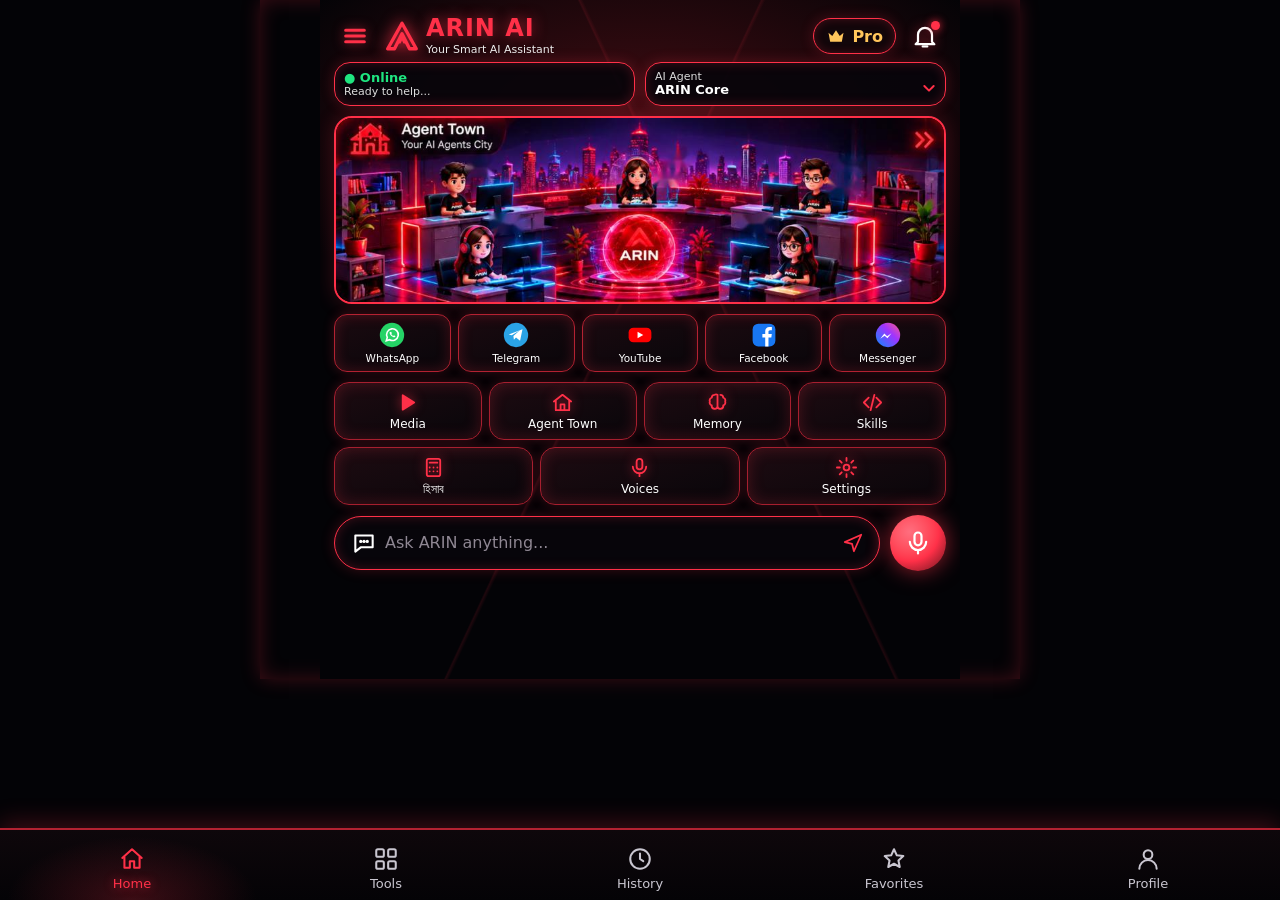
==== commit 6e249479: "Add files via upload" ====
--- a/index.html
+++ b/index.html
@@ -3,7 +3,7 @@
 <meta name="viewport" content="width=device-width,initial-scale=1,viewport-fit=cover">
 <meta name="theme-color" content="#03070d"><title>ARIN AI</title>
 <style>
-:root{--a:#22d3ee;--p:#07101a;--b:#12303d;--m:#8aa0b3}[data-t=crimson]{--a:#f43f5e}[data-t=emerald]{--a:#10b981}
+:root{--a:var(--ac,#ff3048);--p:#0a060b;--b:color-mix(in srgb,var(--ac,#ff3048) 35%,#000);--m:#b3aab5}
 *{box-sizing:border-box}body{margin:0;background:#03070d;color:#e6f1f7;font-family:system-ui,sans-serif;min-height:100vh;padding-bottom:70px}
 .mono{font-family:ui-monospace,monospace;letter-spacing:.14em;font-weight:700}
 button,input,textarea{font:inherit}button{cursor:pointer}
@@ -32,365 +32,297 @@
 .globe{width:150px;height:150px;border-radius:50%;margin:8px auto 14px;background:radial-gradient(circle at 35% 30%,#2f7fb8,#0c2a4d 55%,#050f24);box-shadow:0 0 40px var(--a)}
 img,video,canvas{max-width:100%;border-radius:8px}label.btn{display:inline-block}
 
-#s-home{padding:0;overflow:hidden}body[data-v=home] #top{display:none}
-.scene{position:relative;container-type:inline-size;aspect-ratio:1672/941;overflow:hidden;border-radius:10px;background:#050a1c url([data-uri]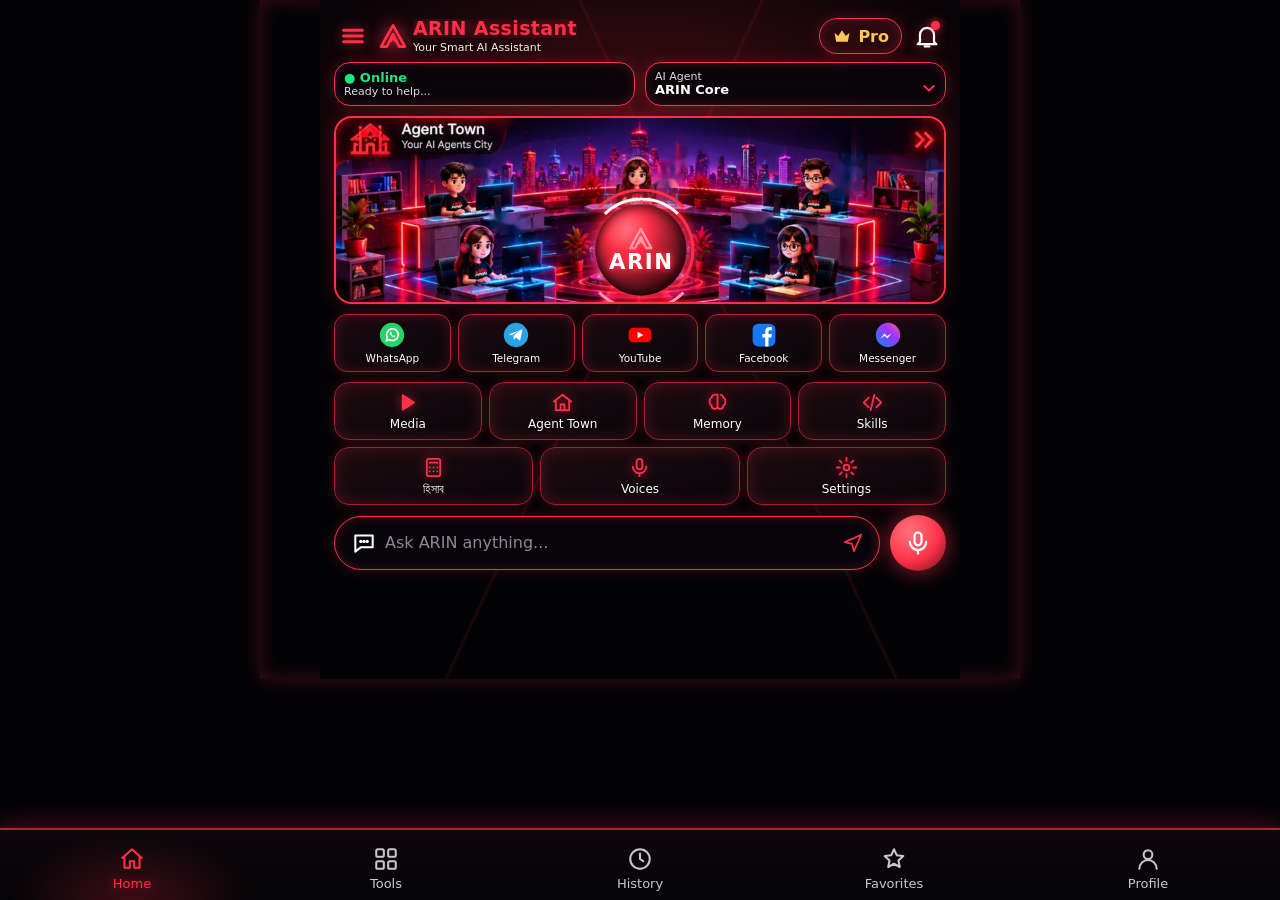
==== commit 95e5b340: "Add files via upload" ====
--- a/index.html
+++ b/index.html
@@ -1,7 +1,7 @@
 <!doctype html>
 <html lang="bn"><head><meta charset="utf-8">
 <meta name="viewport" content="width=device-width,initial-scale=1,viewport-fit=cover">
-<meta name="theme-color" content="#03070d"><title>ARIN AI</title>
+<meta name="theme-color" content="#03070d"><title>ARIN Assistant</title>
 <style>
 :root{--a:var(--ac,#ff3048);--p:#0a060b;--b:color-mix(in srgb,var(--ac,#ff3048) 35%,#000);--m:#b3aab5}
 *{box-sizing:border-box}body{margin:0;background:#03070d;color:#e6f1f7;font-family:system-ui,sans-serif;min-height:100vh;padding-bottom:70px}
@@ -269,9 +269,42 @@
 @keyframes ar-orbspin{to{transform:rotate(360deg)}}
 @keyframes ar-orbglow{from{opacity:.3;transform:scale(.95)}to{opacity:1;transform:scale(1.05)}}
 @media(prefers-reduced-motion:reduce){.orbfx i,.orbfx b{animation:none!important}}
+
+/* ===== Settings = glass overlay on top of the home layout ===== */
+body[data-v=more]{overflow:hidden;padding-bottom:0}
+body[data-v=more] #top{display:none}
+body[data-v=more] #grid{padding:0}
+body[data-v=more] #s-home{display:block!important;padding:0;margin:0;border:0;background:none;border-radius:0;box-shadow:none}
+body[data-v=more] #s-more{display:block!important;position:fixed;left:0;right:0;top:0;bottom:calc(72px + env(safe-area-inset-bottom));z-index:40;margin:0;border:0;border-radius:0;overflow-y:auto;overscroll-behavior:contain;
+ padding:max(14px,env(safe-area-inset-top)) max(14px,calc((100vw - 760px)/2)) 24px;
+ background:linear-gradient(180deg,rgba(8,4,10,.58),rgba(4,3,6,.72));-webkit-backdrop-filter:blur(18px) saturate(1.3);backdrop-filter:blur(18px) saturate(1.3);box-shadow:none}
+.glass-x{position:sticky;top:0;float:right;z-index:2;width:40px;height:40px;display:grid;place-items:center;border:1.5px solid var(--ac);border-radius:50%;background:rgba(18,6,10,.8);color:#fff;font-size:18px;padding:0;box-shadow:0 0 12px var(--acs)}
+/* readable small text in Agent Town */
+.agent-name small{font-size:11px}.town-toolbar span{font-size:11px}.town-agent>button{font-size:12px;padding:8px 4px}
+
+/* ===== Accent colour also recolours agents and app logos ===== */
+
+/* ===== ARIN logo orb: follows accent, rings always rotate, text stays still ===== */
+.orblogo{position:absolute;left:50.2%;top:71.8%;width:15%;aspect-ratio:1;transform:translate(-50%,-50%);pointer-events:none;z-index:2;display:flex;flex-direction:column;align-items:center;justify-content:center;gap:.2cqw}
+.orblogo u{position:absolute;inset:0;border-radius:50%;background:radial-gradient(circle at 35% 28%,color-mix(in srgb,var(--ac) 70%,#fff) 0,var(--ac) 25%,var(--acd) 62%,#050003 100%);box-shadow:0 0 2.2cqw var(--ac),0 0 5cqw var(--acg),inset 0 0 2cqw #000;animation:ar-pulse2 3.6s ease-in-out infinite}
+.orblogo i{position:absolute;inset:-8%;border-radius:50%;border:.5cqw solid transparent;border-top-color:#fff;border-right-color:var(--ac);filter:drop-shadow(0 0 .8cqw var(--ac));animation:ar-orbspin 4s linear infinite}
+.orblogo i+i{inset:-17%;border-top-color:var(--ac);border-right-color:transparent;border-bottom-color:color-mix(in srgb,var(--ac) 50%,#fff);animation-duration:7s;animation-direction:reverse}
+.orblogo svg{position:relative;width:4.4cqw;height:3.7cqw;color:color-mix(in srgb,var(--ac) 45%,#fff);opacity:.9;filter:drop-shadow(0 0 .8cqw var(--ac));animation:ar-glow 2.6s ease-in-out infinite}
+.orblogo em{position:relative;font-style:normal;font-family:"Avenir Next","Segoe UI",Roboto,system-ui,sans-serif;font-weight:800;font-size:3.5cqw;line-height:1;letter-spacing:.07em;color:#fff;text-shadow:0 0 1cqw var(--ac),0 0 2cqw var(--ac);animation:ar-glow 2.6s ease-in-out infinite}
+@keyframes ar-glow{50%{text-shadow:0 0 2cqw var(--ac),0 0 4.5cqw var(--ac),0 0 7cqw var(--ac);filter:drop-shadow(0 0 1.6cqw var(--ac))}}
+@keyframes ar-pulse2{50%{transform:scale(1.04)}}
+@media(prefers-reduced-motion:reduce){.orblogo u,.orblogo i,.orblogo em,.orblogo svg{animation:none!important}}
+.orbfx i:nth-child(2){border-bottom-color:color-mix(in srgb,var(--ac) 45%,#fff)}
+
+/* ===== dark panel tints follow the accent too (no leftover red tint) ===== */
+:root{--bg1:color-mix(in srgb,var(--ac) 14%,#060307);--bg2:color-mix(in srgb,var(--ac) 7%,#050306)}
+.sec,.town-agent,.ar-homelog{background:linear-gradient(165deg,var(--bg1),var(--bg2) 70%)}
+.btn,.ar-back,.ar-pro,#top .tb,.town-agent>button,.glass-x{background:var(--bg1)}
+.tabs button,.chip,.m{background:var(--bg2)}
+.ar-head{gap:6px}.ar-menu,.ar-bell{width:38px}.ar-brand{gap:5px}.ar-brand svg{width:30px;height:30px}.ar-brand strong{font-size:clamp(14px,4.3vw,19px);letter-spacing:.02em;white-space:nowrap;overflow:hidden;text-overflow:ellipsis}
 </style></head><body data-v="home">
 <div id="banner"></div>
-<div id="top"><button class="tb" aria-label="Home" onclick="go('home')"><svg viewBox="0 0 24 24" fill="none" stroke="currentColor" stroke-width="2.4" stroke-linecap="round" stroke-linejoin="round"><path d="M15 5l-7 7 7 7"/></svg></button><b class="mono">ARIN AI</b><span id="ver"></span></div>
+<div id="top"><button class="tb" aria-label="Home" onclick="go('home')"><svg viewBox="0 0 24 24" fill="none" stroke="currentColor" stroke-width="2.4" stroke-linecap="round" stroke-linejoin="round"><path d="M15 5l-7 7 7 7"/></svg></button><b class="mono">ARIN Assistant</b><span id="ver"></span></div>
 <div id="grid">
 <section class="sec" id="s-world"><div class="ttl mono">● SAT-LINK FEED</div><div class="globe"></div><div class="ttl mono">TODAY HEADLINES <button class="tabs" style="background:none;border:0;color:var(--m)" onclick="news()">↻</button></div><div id="news"></div></section>
 
@@ -279,7 +312,7 @@
 <div id="arin-red-home">
 <header class="ar-head">
 <button class="ar-menu" aria-label="Open menu" onclick="go('more')"><svg viewBox="0 0 24 24" fill="none" stroke="currentColor" stroke-width="1.9" stroke-linecap="round" stroke-linejoin="round" ><path d="M4 7h16M4 12h16M4 17h16" stroke-width="2.6"/></svg></button>
-<div class="ar-brand"><svg viewBox="0 0 48 40" style="color:var(--ac)"><path d="M24 3 5 37h9l10-20 10 20h9z" fill="none" stroke="currentColor" stroke-width="4.5" stroke-linejoin="round"/><path d="M24 18 18 30h4l2-4 2 4h4z" fill="currentColor"/></svg><div><strong>ARIN AI</strong><small>Your Smart AI Assistant</small></div></div>
+<div class="ar-brand"><svg viewBox="0 0 48 40" style="color:var(--ac)"><path d="M24 3 5 37h9l10-20 10 20h9z" fill="none" stroke="currentColor" stroke-width="4.5" stroke-linejoin="round"/><path d="M24 18 18 30h4l2-4 2 4h4z" fill="currentColor"/></svg><div><strong>ARIN Assistant</strong><small>Your Smart AI Assistant</small></div></div>
 <button class="ar-pro" onclick="go('more')"><svg viewBox="0 0 24 24" fill="#ffc65c"><path d="M3 8l4.5 4L12 5l4.5 7L21 8l-2 11H5z"/></svg>Pro</button>
 <button class="ar-bell" aria-label="Notifications" onclick="go('more')"><svg viewBox="0 0 24 24" fill="none" stroke="currentColor" stroke-width="1.9" stroke-linecap="round" stroke-linejoin="round" ><path d="M6 17V11a6 6 0 0 1 12 0v6l2 2H4zM10 21h4"/></svg><i></i></button>
 </header>
@@ -289,7 +322,7 @@
 <div class="ar-card ar-status"><b id="st">● Online</b><small>Ready to help...</small></div>
 <button class="ar-card ar-agent" onclick="go('chat');tab('a')"><small>AI Agent</small><strong id="agentName">ARIN Core</strong><svg viewBox="0 0 24 24" fill="none" stroke="currentColor" stroke-width="3" stroke-linecap="round" stroke-linejoin="round"><path d="M5 9l7 7 7-7"/></svg></button>
 </div>
-<button class="ar-town" type="button" onclick="toggleTown()" aria-label="Open Agent Town"><img alt="Agent Town — your AI agents city" src="[data-uri]"><div class="orbfx"><i></i><i></i><b></b></div><span class="tbub" data-agent="RONI" style="left:23.71%;top:26.14%"><i></i><i></i><i></i></span><span class="tbub" data-agent="DIVA" style="left:55.97%;top:22.49%"><i></i><i></i><i></i></span><span class="tbub" data-agent="NEXUS" style="left:84.65%;top:26.14%"><i></i><i></i><i></i></span><span class="tbub" data-agent="ZARA" style="left:27.94%;top:56.53%"><i></i><i></i><i></i></span><span class="tbub" data-agent="MAYA" style="left:69.12%;top:56.53%"><i></i><i></i><i></i></span><span class="tbub" data-agent="ARIN" style="left:51.01%;top:50.46%"><i></i><i></i><i></i></span></button>
+<button class="ar-town" type="button" onclick="toggleTown()" aria-label="Open Agent Town"><img alt="Agent Town — your AI agents city" src="[data-uri]"><div class="orbfx"><i></i><i></i><b></b></div><div class="orblogo" aria-hidden="true"><u></u><i></i><i></i><svg viewBox="0 0 48 40"><path d="M24 3 5 37h9l10-20 10 20h9z" fill="none" stroke="currentColor" stroke-width="4.5" stroke-linejoin="round"/><path d="M24 18 18 30h4l2-4 2 4h4z" fill="currentColor"/></svg><em>ARIN</em></div><span class="tbub" data-agent="RONI" style="left:23.71%;top:26.14%"><i></i><i></i><i></i></span><span class="tbub" data-agent="DIVA" style="left:55.97%;top:22.49%"><i></i><i></i><i></i></span><span class="tbub" data-agent="NEXUS" style="left:84.65%;top:26.14%"><i></i><i></i><i></i></span><span class="tbub" data-agent="ZARA" style="left:27.94%;top:56.53%"><i></i><i></i><i></i></span><span class="tbub" data-agent="MAYA" style="left:69.12%;top:56.53%"><i></i><i></i><i></i></span><span class="tbub" data-agent="ARIN" style="left:51.01%;top:50.46%"><i></i><i></i><i></i></span></button>
 <div id="arin-town-view" hidden>
   <div class="town-toolbar"><button class="ar-back" onclick="closeTown()">← Home</button><strong>AGENT TOWN</strong><span>6 ACTIVE AGENTS</span></div>
   <p class="town-intro">এজেন্টদের কাজ দেখুন। কথা বলতে যেকোনো এজেন্ট নির্বাচন করুন।</p>
@@ -339,7 +372,7 @@
   <div class="row"><label><input id="vm" type="checkbox" style="width:auto"> Mute</label><button class="btn" id="vb" onclick="trim()">Trim video</button></div>
   <video id="vo" controls style="display:none;margin-top:10px"></video><a id="vd" class="btn" style="display:none;margin-top:10px" download="arim-video.mp4">Download</a></div></section>
 
-<section class="sec" id="s-more"><div class="ttl mono">SETTINGS</div>
+<section class="sec" id="s-more"><button class="glass-x" type="button" aria-label="Close settings" onclick="go('home')">✕</button><div class="ttl mono">SETTINGS</div>
  <div class="ar-pt">ACCENT COLOR</div><div class="ar-palette" role="group" aria-label="Choose interface color"><button class="ar-swatch" style="--sw:#ff3048" data-c="#ff3048" aria-label="Red" onclick="chooseColor('#ff3048')"></button><button class="ar-swatch" style="--sw:#ff7a18" data-c="#ff7a18" aria-label="Orange" onclick="chooseColor('#ff7a18')"></button><button class="ar-swatch" style="--sw:#ffd43b" data-c="#ffd43b" aria-label="Gold" onclick="chooseColor('#ffd43b')"></button><button class="ar-swatch" style="--sw:#28d17c" data-c="#28d17c" aria-label="Green" onclick="chooseColor('#28d17c')"></button><button class="ar-swatch" style="--sw:#22d3ee" data-c="#22d3ee" aria-label="Cyan" onclick="chooseColor('#22d3ee')"></button><button class="ar-swatch" style="--sw:#3987ff" data-c="#3987ff" aria-label="Blue" onclick="chooseColor('#3987ff')"></button><button class="ar-swatch" style="--sw:#8b5cf6" data-c="#8b5cf6" aria-label="Purple" onclick="chooseColor('#8b5cf6')"></button><button class="ar-swatch" style="--sw:#ec4899" data-c="#ec4899" aria-label="Pink" onclick="chooseColor('#ec4899')"></button><button class="ar-swatch" style="--sw:#f1f5f9" data-c="#f1f5f9" aria-label="Silver" onclick="chooseColor('#f1f5f9')"></button></div><div class="row"><button class="btn" onclick="lang()">Language: <span id="lg">BN</span></button></div><label class="row" style="align-items:center;gap:10px;font-size:14px"><input type="checkbox" id="homeChatOn" style="width:22px!important;height:22px;flex:none" onchange="setHomeChat(this.checked)"> Show chat on Home screen</label>
  <div class="ttl mono" style="margin-top:16px">MEMORY <span id="mc"></span></div><div class="row"><input id="memory-input" maxlength="2000" placeholder="Save a memory... / মনে রাখো ..."><button class="btn" type="button" onclick="saveMemory()">Save</button></div><div id="mem" style="font-size:13px"></div>
  <div class="row"><button class="btn" onclick="admin()">Admin update</button></div></section>
@@ -355,7 +388,7 @@
  const r=await fetch(p,o);if(r.status===401&&token&&p!=="/api/start"){localStorage.removeItem("t");token="";await init()}return r}
 const J=async(p,o)=>{const r=await api(p,o);return r.json().catch(()=>({}))};
 
-function chooseColor(hex){document.documentElement.style.setProperty('--ac',hex);try{localStorage.setItem('arinAccent',hex)}catch(e){}document.querySelectorAll('.ar-swatch').forEach(b=>{const on=b.dataset.c===hex;b.classList.toggle('sel',on);b.setAttribute('aria-pressed',on)})}
+function chooseColor(hex){document.documentElement.style.setProperty('--ac',hex);window._ac=hex;try{recolorAll(hex)}catch(e){}try{const r=parseInt(hex.slice(1,3),16)/255,g=parseInt(hex.slice(3,5),16)/255,b=parseInt(hex.slice(5,7),16)/255,mx=Math.max(r,g,b),mn=Math.min(r,g,b),d=mx-mn;let h=0;if(d){h=mx===r?((g-b)/d)%6:mx===g?(b-r)/d+2:(r-g)/d+4;h=(h*60+360)%360}const st=document.documentElement.style;st.setProperty('--hr',(((h-353)%360+360)%360)+'deg');st.setProperty('--sat',mx&&d/mx<.2?'.12':'1');st.setProperty('--ink',(0.299*r+0.587*g+0.114*b)>0.62?'#0b0609':'#fff')}catch(e){}try{localStorage.setItem('arinAccent',hex)}catch(e){}document.querySelectorAll('.ar-swatch').forEach(b=>{const on=b.dataset.c===hex;b.classList.toggle('sel',on);b.setAttribute('aria-pressed',on)})}
 function sendHomeAsk(){const el=$("home-ask");const value=el?el.value.trim():"";if(!value)return;el.value="";send(value)}
 function openTown(){const v=$('arin-town-view');v.hidden=false;v.scrollIntoView({block:'start',behavior:'smooth'})}
 function closeTown(){$('arin-town-view').hidden=true;const b=document.querySelector('button.ar-town');if(b)b.scrollIntoView({block:'nearest',behavior:'smooth'})}
@@ -451,5 +484,26 @@
 buildChatAgents();
 {const s=localStorage.getItem('arinAgent');if(s&&s!=='ARIN'&&AGPOS[s]){setTownAgent(s);$('st').textContent='● Online'}}
 
+
+/* Recolour only the red parts of the agent pictures to the chosen accent (skin, hair, purple/blue lights stay) */
+const _rc={},_rp={};
+function recolorAll(hex){hex=(hex||'#ff3048').toLowerCase();const sel='.ar-town img,.agent-avatar img,.chip img';
+ document.querySelectorAll(sel).forEach(img=>{if(!img.dataset.o)img.dataset.o=img.src;const o=img.dataset.o,k=hex+'|'+o.length+o.slice(-24);
+  if(hex==='#ff3048'){img.src=o;return}
+  if(_rc[k]){img.src=_rc[k];return}
+  if(_rp[k])return;_rp[k]=1;
+  const src=new Image();src.onload=()=>{let out=o;try{const c=document.createElement('canvas');c.width=src.naturalWidth;c.height=src.naturalHeight;const x=c.getContext('2d');x.drawImage(src,0,0);
+   const d=x.getImageData(0,0,c.width,c.height),p=d.data,tr=parseInt(hex.slice(1,3),16)/255,tg=parseInt(hex.slice(3,5),16)/255,tb=parseInt(hex.slice(5,7),16)/255,
+   tm=Math.max(tr,tg,tb),td=tm-Math.min(tr,tg,tb);let th=0;if(td){th=tm===tr?((tg-tb)/td)%6:tm===tg?(tb-tr)/td+2:(tr-tg)/td+4;th=(th*60+360)%360}
+   const dl=((th-353+540)%360)-180,sf=Math.min(1,(tm?td/tm:0)/.81);
+   for(let i=0;i<p.length;i+=4){const r=p[i]/255,g=p[i+1]/255,b=p[i+2]/255,mx=Math.max(r,g,b),dd=mx-Math.min(r,g,b);if(!dd||mx<.2)continue;const s2=dd/mx;if(s2<.25)continue;
+    let h=mx===r?((g-b)/dd)%6:mx===g?(b-r)/dd+2:(r-g)/dd+4;h=(h*60+360)%360;const dist=Math.abs(((h-353+540)%360)-180);if(dist>20)continue;
+    let w=(dist<=10?1:(20-dist)/10)*Math.min(1,(s2-.25)/.2);const nh=(h+dl*w+360)%360,ns=s2*(1-w+w*sf),cc=mx*ns,hh=nh/60,xx=cc*(1-Math.abs(hh%2-1)),m=mx-cc;let R,G,B;
+    switch(Math.floor(hh)%6){case 0:R=cc;G=xx;B=0;break;case 1:R=xx;G=cc;B=0;break;case 2:R=0;G=cc;B=xx;break;case 3:R=0;G=xx;B=cc;break;case 4:R=xx;G=0;B=cc;break;default:R=cc;G=0;B=xx}
+    p[i]=(R+m)*255;p[i+1]=(G+m)*255;p[i+2]=(B+m)*255}
+   x.putImageData(d,0,0);out=c.toDataURL('image/jpeg',.92)}catch(e){}
+   _rc[k]=out;delete _rp[k];if(window._ac&&window._ac.toLowerCase()===hex)document.querySelectorAll(sel).forEach(m=>{if(m.dataset.o===o)m.src=out})};
+  src.src=o})}
+try{recolorAll(window._ac)}catch(e){}
 </script>
 </body></html>
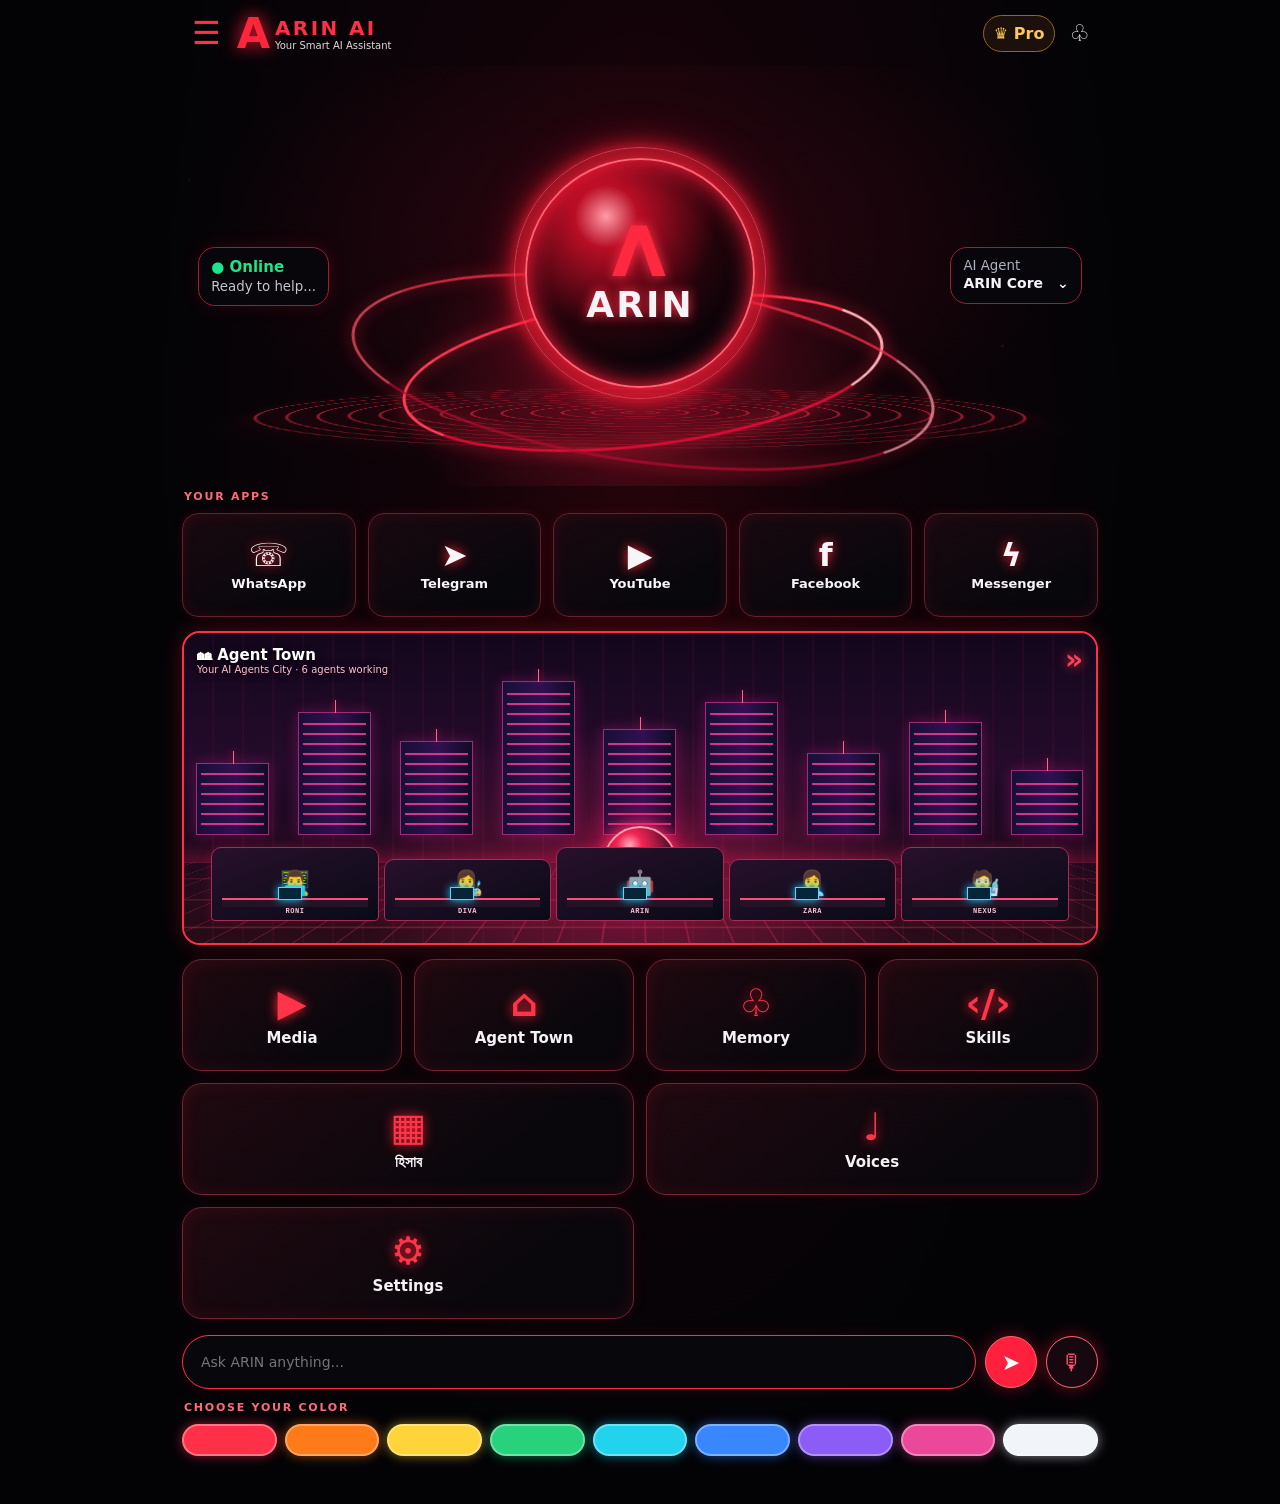
==== commit f3172621: "Glass settings, accent colours, ARIN Assistant" ====
--- a/index.html
+++ b/index.html
@@ -1,9 +1,9 @@
 <!doctype html>
 <html lang="bn"><head><meta charset="utf-8">
 <meta name="viewport" content="width=device-width,initial-scale=1,viewport-fit=cover">
-<meta name="theme-color" content="#03070d"><title>ARIN Assistant</title>
+<meta name="theme-color" content="#03070d"><title>ARIN AI</title>
 <style>
-:root{--a:var(--ac,#ff3048);--p:#0a060b;--b:color-mix(in srgb,var(--ac,#ff3048) 35%,#000);--m:#b3aab5}
+:root{--a:#22d3ee;--p:#07101a;--b:#12303d;--m:#8aa0b3}[data-t=crimson]{--a:#f43f5e}[data-t=emerald]{--a:#10b981}
 *{box-sizing:border-box}body{margin:0;background:#03070d;color:#e6f1f7;font-family:system-ui,sans-serif;min-height:100vh;padding-bottom:70px}
 .mono{font-family:ui-monospace,monospace;letter-spacing:.14em;font-weight:700}
 button,input,textarea{font:inherit}button{cursor:pointer}
@@ -32,330 +32,318 @@
 .globe{width:150px;height:150px;border-radius:50%;margin:8px auto 14px;background:radial-gradient(circle at 35% 30%,#2f7fb8,#0c2a4d 55%,#050f24);box-shadow:0 0 40px var(--a)}
 img,video,canvas{max-width:100%;border-radius:8px}label.btn{display:inline-block}
 
-/* ===== ARIN AI — fresh home design (black + neon accent) ===== */
-:root{--ac:#ff3048;--acd:color-mix(in srgb,var(--ac) 40%,#000);--acg:color-mix(in srgb,var(--ac) 60%,transparent);--acs:color-mix(in srgb,var(--ac) 22%,transparent)}
-html:has(body[data-v=home]),body[data-v=home]{background:#030306}
-body[data-v=home]{padding-bottom:0;color:#f6f3f7}
-body[data-v=home] #top,body[data-v=home] #banner:empty{display:none}
-body[data-v=home] #grid{display:block;padding:0}
-body[data-v=home] #s-home{display:block!important;padding:0;border:0;background:none;border-radius:0}
-body[data-v=home] #s-world,body[data-v=home] #s-hub,body[data-v=home] #s-chat,body[data-v=home] #s-media,body[data-v=home] #s-more{display:none!important}
-#arin-red-home{position:relative;max-width:640px;margin:0 auto;padding:max(10px,env(safe-area-inset-top)) 14px calc(96px + env(safe-area-inset-bottom));overflow:hidden;isolation:isolate;
- background:radial-gradient(ellipse 90% 45% at 50% 18%,color-mix(in srgb,var(--ac) 26%,#000) 0,transparent 70%),#030306}
-#arin-red-home:before{content:"";position:absolute;inset:0;z-index:-1;opacity:.5;pointer-events:none;
- background:linear-gradient(115deg,transparent 0 46%,var(--acs) 46.2%,transparent 46.6% 100%),linear-gradient(65deg,transparent 0 60%,var(--acs) 60.2%,transparent 60.6% 100%)}
-.ar-head{display:flex;align-items:center;gap:8px;min-height:60px}
-.ar-menu,.ar-bell{width:42px;height:42px;display:grid;place-items:center;background:none;border:0;padding:0;color:var(--ac);position:relative}
-.ar-menu svg,.ar-bell svg{width:28px;height:28px;filter:drop-shadow(0 0 6px var(--acg))}
-.ar-bell{color:#fff}.ar-bell i{position:absolute;top:6px;right:6px;width:9px;height:9px;border-radius:50%;background:var(--ac);box-shadow:0 0 8px var(--ac)}
-.ar-brand{flex:1;display:flex;align-items:center;gap:6px;min-width:0}
-.ar-brand svg{width:40px;height:40px;flex:none;filter:drop-shadow(0 0 8px var(--ac))}
-.ar-brand strong{display:block;font-size:24px;line-height:1;font-weight:800;letter-spacing:.04em;color:var(--ac);text-shadow:0 0 14px var(--acg)}
-.ar-brand small{display:block;font-size:11px;color:#eee;margin-top:3px;white-space:nowrap}
-.ar-pro{display:flex;align-items:center;gap:6px;border:1.5px solid var(--ac);border-radius:22px;background:#12060a;color:#ffc65c;font-weight:700;padding:7px 12px;box-shadow:0 0 14px var(--acs),inset 0 0 10px var(--acs)}
-.ar-pro svg{width:20px;height:20px}
-/* hero */
-.ar-hero{position:relative;height:290px;margin:0 -14px}
-.ar-hero:before{content:"";position:absolute;inset:0;background:radial-gradient(ellipse 60% 55% at 50% 45%,var(--acg),transparent 70%);opacity:.55}
-.ar-stage{position:absolute;left:50%;top:6px;width:240px;height:240px;margin-left:-120px;perspective:700px}
-.ar-ring{position:absolute;left:50%;top:50%;width:230px;height:230px;margin:-115px 0 0 -115px;transform-style:preserve-3d;pointer-events:none}
-.ar-ring i{position:absolute;inset:0;border-radius:50%;border:4px solid transparent;border-top-color:var(--ac);border-bottom-color:#fff;border-left-color:color-mix(in srgb,var(--ac) 50%,transparent);filter:drop-shadow(0 0 7px var(--ac));will-change:transform}
-.ar-ring.r1{transform:rotateX(66deg) rotateY(-14deg);z-index:0}.ar-ring.r1 i{animation:ar-spin 9s linear infinite}
-.ar-ring.r2{width:250px;height:250px;margin:-125px 0 0 -125px;transform:rotateX(68deg) rotateY(12deg);z-index:3}
-.ar-ring.r2 i{border-top-color:#ff9aa6;border-bottom-color:var(--ac);animation:ar-spin 13s linear infinite reverse}
-@keyframes ar-spin{to{transform:rotate(360deg)}}
-.ar-orb{position:absolute;left:50%;top:50%;width:152px;height:152px;margin:-90px 0 0 -76px;border-radius:50%;z-index:2;display:grid;place-items:center;text-align:center;
- background:radial-gradient(circle at 35% 28%,color-mix(in srgb,var(--ac) 70%,#fff) 0,var(--ac) 22%,var(--acd) 58%,#050003 100%);
- box-shadow:0 0 28px var(--ac),0 0 70px var(--acg),inset 0 0 28px #000;animation:ar-pulse 3.6s ease-in-out infinite}
-.ar-orb:before{content:"";position:absolute;inset:12px;border-radius:50%;background:radial-gradient(circle at 50% 55%,#1a0208 0,#0a0206 45%,color-mix(in srgb,var(--ac) 35%,#000) 100%);box-shadow:inset 0 0 22px var(--ac)}
-.ar-orb div{position:relative;font-weight:900;font-size:30px;letter-spacing:.05em;color:#fff;text-shadow:0 0 12px var(--ac)}
-.ar-orb svg{display:block;width:44px;height:36px;margin:0 auto 2px;filter:drop-shadow(0 0 8px var(--ac))}
-@keyframes ar-pulse{50%{transform:scale(1.04);box-shadow:0 0 38px var(--ac),0 0 95px var(--acg),inset 0 0 28px #000}}
-.ar-plat{position:absolute;left:50%;bottom:6px;width:300px;height:76px;margin-left:-150px;transform:rotateX(0);pointer-events:none}
-.ar-plat b{position:absolute;left:50%;top:50%;border-radius:50%;transform:translate(-50%,-50%)}
-.ar-plat b:nth-child(1){width:300px;height:70px;border:2px solid var(--ac);box-shadow:0 0 18px var(--ac),inset 0 0 22px var(--acg);background:radial-gradient(ellipse,var(--acs),transparent 70%)}
-.ar-plat b:nth-child(2){width:230px;height:50px;border:2px dashed #4d8dff;opacity:.85;animation:ar-wave 3s ease-in-out infinite}
-.ar-plat b:nth-child(3){width:160px;height:34px;border:2px solid #fff;opacity:.7;box-shadow:0 0 12px var(--ac);animation:ar-wave 3s ease-in-out -1.5s infinite}
-.ar-plat b:nth-child(4){width:80px;height:18px;background:radial-gradient(ellipse,#fff,var(--ac) 50%,transparent 75%);filter:blur(1px)}
-@keyframes ar-wave{50%{transform:translate(-50%,-50%) scale(1.07);opacity:.35}}
-.ar-card{position:absolute;top:50px;z-index:5;width:31%;min-width:104px;text-align:left;color:#fff;border:1.5px solid var(--ac);border-radius:16px;padding:9px 11px;background:#07050aea;box-shadow:0 0 14px var(--acs),inset 0 0 12px var(--acs);font-size:12px}
-.ar-card small{display:block;color:#ddd;font-size:12px}
-.ar-status{left:14px}.ar-status b{display:block;font-size:16px;color:#1fe580}
-.ar-agent{right:14px}.ar-agent strong{display:block;font-size:15px;line-height:1.15}
-.ar-agent svg{position:absolute;right:9px;bottom:10px;width:16px;height:16px;color:var(--ac)}
-/* sections */
-.ar-socials{display:grid;grid-template-columns:repeat(5,minmax(0,1fr));gap:7px;margin-bottom:12px}
-.ar-social{display:flex;flex-direction:column;align-items:center;justify-content:center;gap:6px;min-height:76px;padding:8px 2px;text-decoration:none;color:#fff;font-size:11.5px;border:1.5px solid color-mix(in srgb,var(--ac) 70%,#000);border-radius:15px;background:linear-gradient(160deg,#1b0a10,#08060a);box-shadow:0 0 12px var(--acs),inset 0 0 14px var(--acs);transition:transform .2s,box-shadow .2s}
-.ar-social svg{width:34px;height:34px}
-.ar-social:hover,.ar-social:active{transform:translateY(-3px);box-shadow:0 0 20px var(--acg)}
-.ar-town{display:block;position:relative;width:100%;padding:0;margin:0 0 12px;border:2px solid var(--ac);border-radius:18px;overflow:hidden;background:#000;box-shadow:0 0 20px var(--acs),inset 0 0 20px var(--acs)}
-.ar-town img{display:block;width:100%;height:auto;border-radius:0}
-.ar-town:active{transform:scale(.99)}
-.ar-tools{display:grid;grid-template-columns:repeat(12,1fr);gap:8px;margin-bottom:12px}
-.ar-tool{grid-column:span 3;display:flex;flex-direction:column;align-items:center;justify-content:center;gap:5px;min-height:76px;color:#fff;font-size:13px;border:1.5px solid color-mix(in srgb,var(--ac) 65%,#000);border-radius:18px;background:linear-gradient(160deg,#1d0b11,#08060a);box-shadow:0 0 12px var(--acs),inset 0 0 16px var(--acs);transition:transform .15s}
-.ar-tool.w{grid-column:span 4}
-.ar-tool svg{width:30px;height:30px;color:var(--ac);filter:drop-shadow(0 0 6px var(--acg))}
-.ar-tool:active{transform:scale(.95);box-shadow:0 0 22px var(--acg)}
-.ar-home-chat{display:flex;gap:10px;align-items:center;margin-bottom:12px}
-.ar-input{flex:1;min-width:0;display:flex;align-items:center;gap:8px;height:54px;padding:0 6px 0 16px;border:1.5px solid var(--ac);border-radius:30px;background:#07050a;box-shadow:0 0 14px var(--acs),inset 0 0 12px var(--acs)}
-.ar-input>svg{width:26px;height:26px;color:#fff;flex:none}
-.ar-input input{flex:1;min-width:0;border:0;background:none;color:#fff;padding:0;font-size:16px;outline:0}
-.ar-input button,.ar-mic{flex:none;border:0;color:#fff;display:grid;place-items:center}
-.ar-input button{width:40px;height:40px;border-radius:50%;background:none;color:var(--ac)}
-.ar-input button svg{width:22px;height:22px}
-.ar-mic{width:56px;height:56px;border-radius:50%;background:radial-gradient(circle at 35% 30%,color-mix(in srgb,var(--ac) 70%,#fff),var(--ac) 55%,var(--acd));box-shadow:0 0 22px var(--acg)}
-.ar-mic svg{width:28px;height:28px}
-.ar-palette{display:grid;grid-template-columns:repeat(9,1fr);gap:8px;margin:0 2px}
-.ar-swatch{height:30px;border-radius:50%;border:2px solid #ffffff44;background:var(--sw);box-shadow:0 0 10px color-mix(in srgb,var(--sw) 60%,transparent)}
-.ar-swatch.sel{border-color:#fff;transform:scale(1.12)}
-.ar-pt{color:var(--ac);font-size:11px;font-weight:800;letter-spacing:.16em;margin:0 2px 8px}
-/* bottom nav */
-#nav{height:calc(72px + env(safe-area-inset-bottom));padding:6px 6px env(safe-area-inset-bottom);gap:2px;background:linear-gradient(180deg,#0e070b,#040306);border-top:2px solid color-mix(in srgb,var(--ac) 70%,#000);box-shadow:0 -6px 24px var(--acs);align-items:stretch}
-#nav button{flex:1;display:flex;flex-direction:column;align-items:center;justify-content:center;gap:4px;font-size:13px;color:#c9c6d0;padding:4px 0;min-width:0;touch-action:manipulation}
-#nav button svg{width:26px;height:26px}
-body[data-v=home] #nav [data-g=home],body[data-v=chat] #nav [data-g=chat],body[data-v=media] #nav [data-g=media],body[data-v=world] #nav [data-g=world],body[data-v=more] #nav [data-g=more]{color:var(--ac);text-shadow:0 0 10px var(--acg);background:radial-gradient(ellipse at 50% 100%,var(--acs),transparent 70%)}
-/* agent town view */
-#arin-town-view{padding:4px 0 20px}#arin-town-view[hidden]{display:none}
-.town-toolbar{display:flex;align-items:center;justify-content:space-between;gap:8px;font-size:12px;letter-spacing:.1em;margin-bottom:6px}
-.town-toolbar span{color:#45e7a0;font-size:10px}
-.ar-back{border:1px solid var(--ac);background:#14070d;color:#fff;border-radius:12px;padding:8px 12px}
-.town-intro{color:#cfc9d2;font-size:12px;margin:4px 0 10px}
-.town-floor{display:grid;grid-template-columns:repeat(2,1fr);gap:10px}
-.town-agent{text-align:center;padding:10px 6px 12px;border:1.5px solid var(--acd);border-radius:14px;background:linear-gradient(160deg,#1a0a10,#07050a);box-shadow:0 0 12px var(--acs)}
-.agent-name{color:var(--ac);font-weight:800;letter-spacing:.12em;font-size:12px}.agent-name small{display:block;color:#aaa;font-size:10px;font-weight:500;letter-spacing:0}
-.agent-avatar{position:relative;width:76px;height:72px;margin:6px auto 0;display:grid;place-items:center;font-size:44px;animation:ar-work 2.4s ease-in-out infinite}
-@keyframes ar-work{50%{transform:translateY(-5px) rotate(2deg)}}
-.talk-dots{position:absolute;right:-4px;top:0;display:none;gap:3px;padding:5px 7px;border:1px solid var(--ac);border-radius:12px;background:#18060d}
-.talk-dots b{width:4px;height:4px;border-radius:50%;background:#fff;animation:ar-dot .7s ease-in-out infinite alternate}
+#s-home{padding:0;overflow:hidden}body[data-v=home] #top{display:none}
+.scene{position:relative;container-type:inline-size;aspect-ratio:1672/941;overflow:hidden;border-radius:10px;background:#050a1c url([data-uri]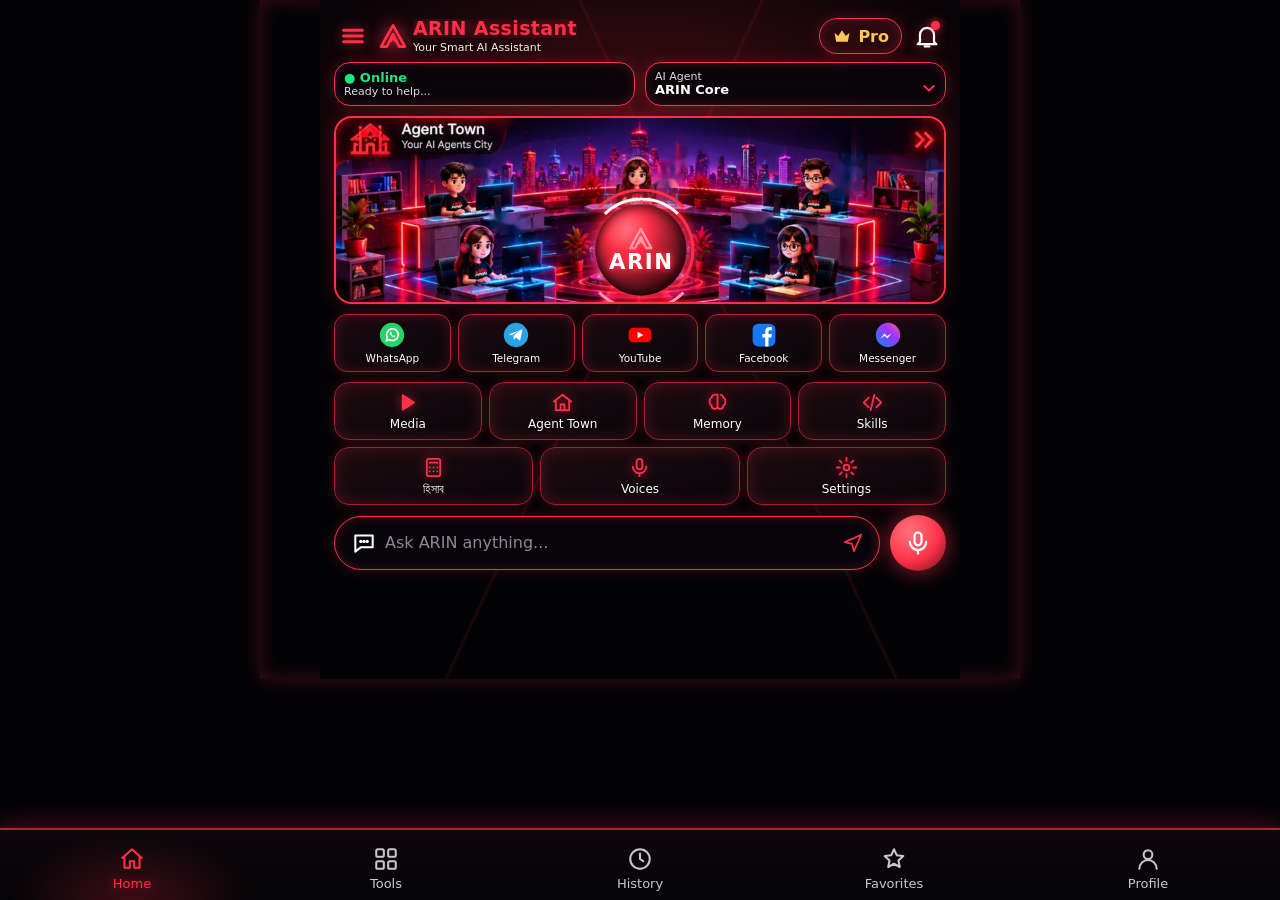
